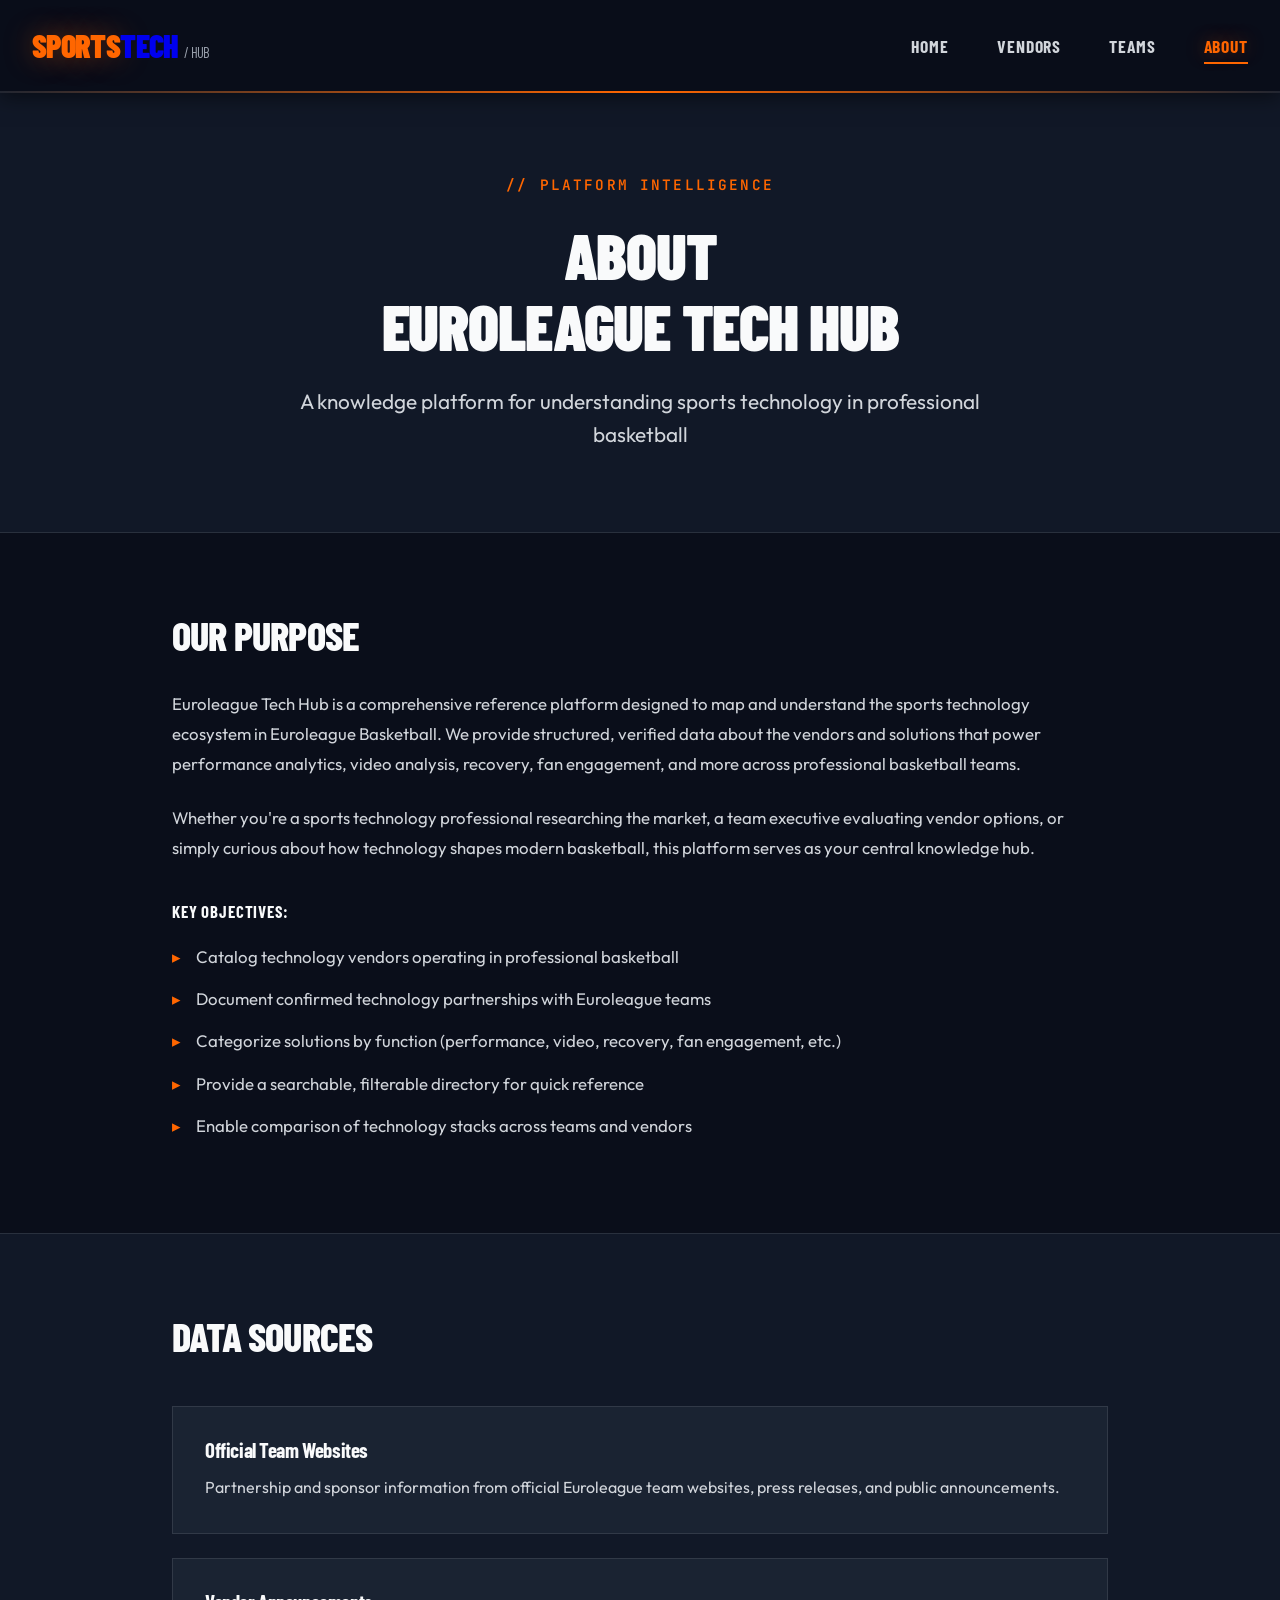
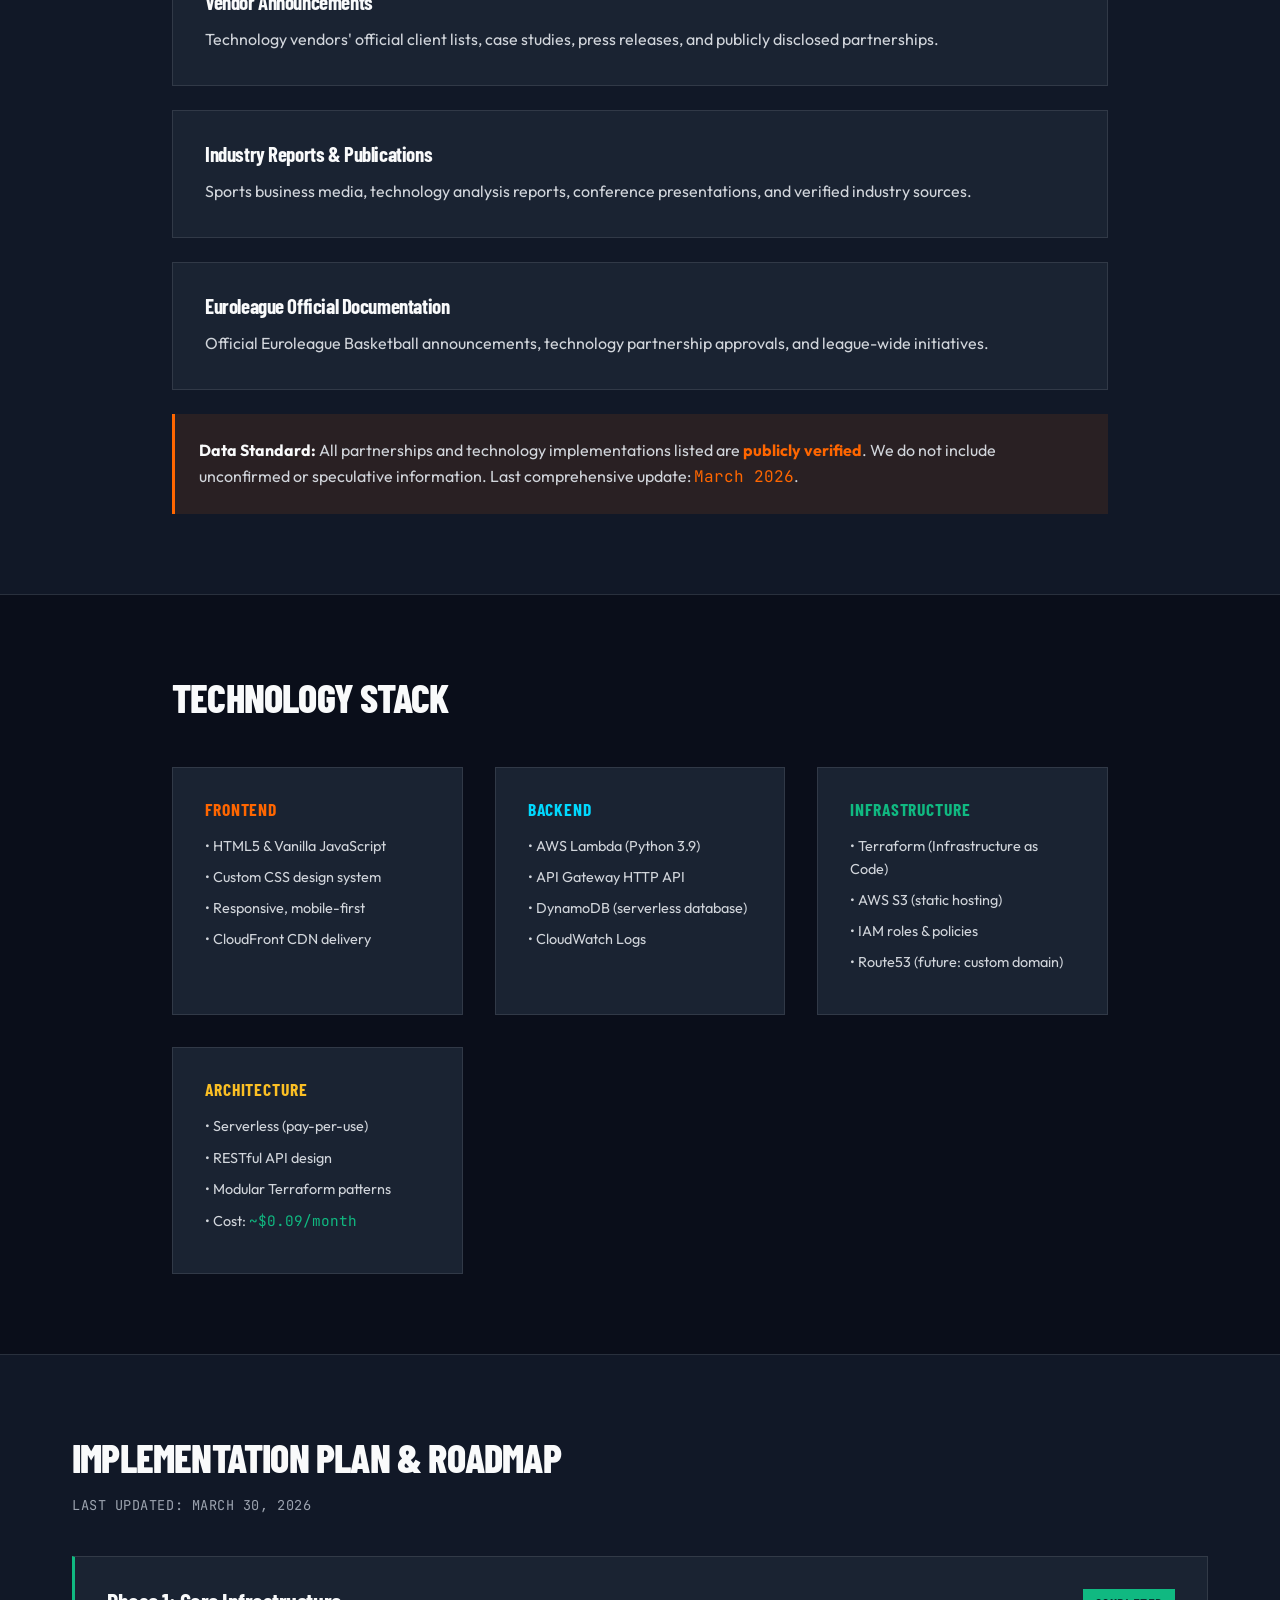
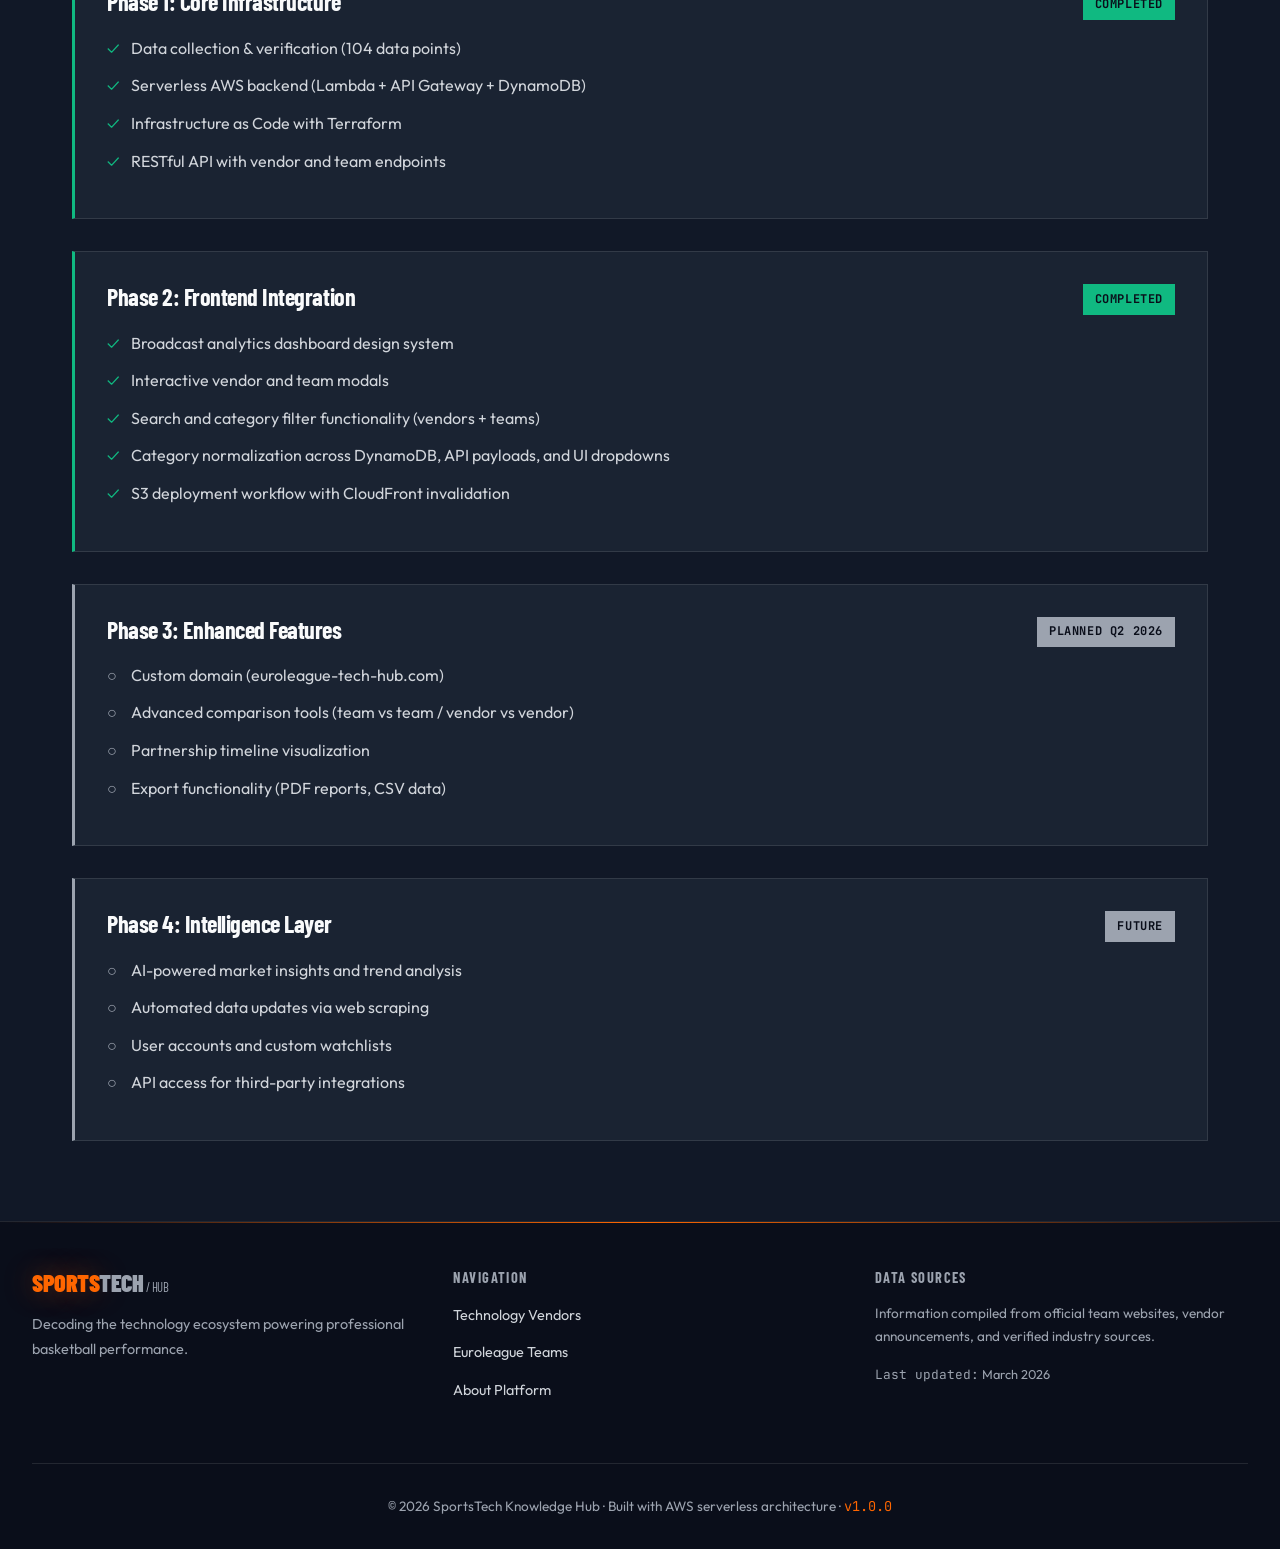
==== frontend/about.html @ cc4d30ce "chore: Initial repository setup - EuroleagueTech Cloud Platform Phase 2 Complete: - Infrastructure a" ====
<!DOCTYPE html>
<html lang="en">
<head>
    <meta charset="UTF-8">
    <meta name="viewport" content="width=device-width, initial-scale=1.0">
    <title>About - Euroleague Tech Hub</title>
    <link rel="stylesheet" href="assets/css/enhanced.css">
    <link href="https://fonts.googleapis.com/css2?family=Barlow+Condensed:wght@400;500;600;700;800;900&family=Outfit:wght@300;400;500;600;700&family=JetBrains+Mono:wght@400;500;600;700&display=swap" rel="stylesheet">
</head>
<body>
    <!-- Navigation -->
    <nav class="nav-broadcast">
        <div style="max-width: 1400px; margin: 0 auto; padding: 1.25rem 2rem;">
            <div style="display: flex; justify-content: space-between; align-items: center;">
                <a href="index.html" class="logo-text" style="text-decoration: none;">
                    <span class="logo-accent">SPORTS</span>TECH <span style="color: var(--text-muted); font-weight: 400; font-size: 0.9rem;">/ HUB</span>
                </a>
                <div style="display: flex; gap: 3rem; align-items: center;">
                    <a href="index.html" class="nav-link" style="text-decoration: none;">Home</a>
                    <a href="vendors.html" class="nav-link" style="text-decoration: none;">Vendors</a>
                    <a href="teams.html" class="nav-link" style="text-decoration: none;">Teams</a>
                    <a href="about.html" class="nav-link active" style="text-decoration: none;">About</a>
                </div>
            </div>
        </div>
    </nav>

    <!-- Hero -->
    <section style="background: var(--bg-secondary); padding: 5rem 0; border-bottom: 1px solid var(--border-color);">
        <div style="max-width: 900px; margin: 0 auto; padding: 0 2rem; text-align: center;">
            <div style="font-family: 'JetBrains Mono', monospace; color: var(--orange-primary); font-size: 0.9rem; font-weight: 600; letter-spacing: 0.15em; margin-bottom: 1.5rem; text-transform: uppercase;">
                // PLATFORM INTELLIGENCE
            </div>
            <h1 style="font-family: 'Barlow Condensed', sans-serif; font-size: 4rem; font-weight: 900; margin-bottom: 1.5rem;">
                ABOUT<br/>EUROLEAGUE TECH HUB
            </h1>
            <p style="font-size: 1.3rem; color: var(--text-secondary); max-width: 700px; margin: 0 auto;">
                A knowledge platform for understanding sports technology in professional basketball
            </p>
        </div>
    </section>

    <!-- Purpose -->
    <section style="padding: 5rem 0; background: var(--bg-primary);">
        <div style="max-width: 1000px; margin: 0 auto; padding: 0 2rem;">
            <h2 style="font-family: 'Barlow Condensed', sans-serif; font-size: 2.5rem; font-weight: 800; margin-bottom: 2rem;">OUR PURPOSE</h2>
            <div style="font-size: 1.05rem; color: var(--text-secondary); line-height: 1.8;">
                <p style="margin-bottom: 1.5rem;">
                    Euroleague Tech Hub is a comprehensive reference platform designed to map and understand the sports technology ecosystem 
                    in Euroleague Basketball. We provide structured, verified data about the vendors and solutions that power 
                    performance analytics, video analysis, recovery, fan engagement, and more across professional basketball teams.
                </p>
                <p style="margin-bottom: 1.5rem;">
                    Whether you're a sports technology professional researching the market, a team executive evaluating vendor options, 
                    or simply curious about how technology shapes modern basketball, this platform serves as your central knowledge hub.
                </p>
                <p style="font-family: 'Barlow Condensed', sans-serif; font-weight: 700; color: var(--text-primary); margin: 2rem 0 1rem; text-transform: uppercase; letter-spacing: 0.05em;">
                    Key Objectives:
                </p>
                <ul style="list-style: none; padding-left: 0; margin: 0;">
                    <li style="margin-bottom: 0.75rem; padding-left: 1.5rem; position: relative;">
                        <span style="position: absolute; left: 0; color: var(--orange-primary);">▸</span>
                        Catalog technology vendors operating in professional basketball
                    </li>
                    <li style="margin-bottom: 0.75rem; padding-left: 1.5rem; position: relative;">
                        <span style="position: absolute; left: 0; color: var(--orange-primary);">▸</span>
                        Document confirmed technology partnerships with Euroleague teams
                    </li>
                    <li style="margin-bottom: 0.75rem; padding-left: 1.5rem; position: relative;">
                        <span style="position: absolute; left: 0; color: var(--orange-primary);">▸</span>
                        Categorize solutions by function (performance, video, recovery, fan engagement, etc.)
                    </li>
                    <li style="margin-bottom: 0.75rem; padding-left: 1.5rem; position: relative;">
                        <span style="position: absolute; left: 0; color: var(--orange-primary);">▸</span>
                        Provide a searchable, filterable directory for quick reference
                    </li>
                    <li style="margin-bottom: 0.75rem; padding-left: 1.5rem; position: relative;">
                        <span style="position: absolute; left: 0; color: var(--orange-primary);">▸</span>
                        Enable comparison of technology stacks across teams and vendors
                    </li>
                </ul>
            </div>
        </div>
    </section>

    <!-- Data Sources -->
    <section style="padding: 5rem 0; background: var(--bg-secondary); border-top: 1px solid var(--border-color); border-bottom: 1px solid var(--border-color);">
        <div style="max-width: 1000px; margin: 0 auto; padding: 0 2rem;">
            <h2 style="font-family: 'Barlow Condensed', sans-serif; font-size: 2.5rem; font-weight: 800; margin-bottom: 3rem;">DATA SOURCES</h2>
            <div style="display: grid; gap: 1.5rem;">
                <div class="card-broadcast">
                    <h3 style="font-family: 'Barlow Condensed', sans-serif; font-size: 1.3rem; font-weight: 700; margin-bottom: 0.75rem; color: var(--text-primary);">Official Team Websites</h3>
                    <p style="color: var(--text-secondary); line-height: 1.7;">
                        Partnership and sponsor information from official Euroleague team websites, press releases, and public announcements.
                    </p>
                </div>
                
                <div class="card-broadcast">
                    <h3 style="font-family: 'Barlow Condensed', sans-serif; font-size: 1.3rem; font-weight: 700; margin-bottom: 0.75rem; color: var(--text-primary);">Vendor Announcements</h3>
                    <p style="color: var(--text-secondary); line-height: 1.7;">
                        Technology vendors' official client lists, case studies, press releases, and publicly disclosed partnerships.
                    </p>
                </div>
                
                <div class="card-broadcast">
                    <h3 style="font-family: 'Barlow Condensed', sans-serif; font-size: 1.3rem; font-weight: 700; margin-bottom: 0.75rem; color: var(--text-primary);">Industry Reports & Publications</h3>
                    <p style="color: var(--text-secondary); line-height: 1.7;">
                        Sports business media, technology analysis reports, conference presentations, and verified industry sources.
                    </p>
                </div>
                
                <div class="card-broadcast">
                    <h3 style="font-family: 'Barlow Condensed', sans-serif; font-size: 1.3rem; font-weight: 700; margin-bottom: 0.75rem; color: var(--text-primary);">Euroleague Official Documentation</h3>
                    <p style="color: var(--text-secondary); line-height: 1.7;">
                        Official Euroleague Basketball announcements, technology partnership approvals, and league-wide initiatives.
                    </p>
                </div>

                <div style="background: rgba(255, 102, 0, 0.1); border-left: 3px solid var(--orange-primary); padding: 1.5rem;">
                    <p style="color: var(--text-secondary);">
                        <strong style="color: var(--text-primary);">Data Standard:</strong> All partnerships and technology implementations listed are <strong style="color: var(--orange-primary);">publicly verified</strong>. 
                        We do not include unconfirmed or speculative information. Last comprehensive update: <span style="font-family: 'JetBrains Mono', monospace; color: var(--orange-primary);">March 2026</span>.
                    </p>
                </div>
            </div>
        </div>
    </section>

    <!-- Technology Stack -->
    <section style="padding: 5rem 0; background: var(--bg-primary);">
        <div style="max-width: 1000px; margin: 0 auto; padding: 0 2rem;">
            <h2 style="font-family: 'Barlow Condensed', sans-serif; font-size: 2.5rem; font-weight: 800; margin-bottom: 3rem;">TECHNOLOGY STACK</h2>
            <div style="display: grid; grid-template-columns: repeat(auto-fit, minmax(250px, 1fr)); gap: 2rem;">
                <div class="card-broadcast">
                    <h3 style="font-family: 'Barlow Condensed', sans-serif; font-size: 1.1rem; font-weight: 700; margin-bottom: 1rem; color: var(--orange-primary); text-transform: uppercase; letter-spacing: 0.05em;">Frontend</h3>
                    <ul style="list-style: none; padding: 0; margin: 0; color: var(--text-secondary); font-size: 0.9rem;">
                        <li style="margin-bottom: 0.5rem;">• HTML5 & Vanilla JavaScript</li>
                        <li style="margin-bottom: 0.5rem;">• Custom CSS design system</li>
                        <li style="margin-bottom: 0.5rem;">• Responsive, mobile-first</li>
                        <li style="margin-bottom: 0.5rem;">• CloudFront CDN delivery</li>
                    </ul>
                </div>
                
                <div class="card-broadcast">
                    <h3 style="font-family: 'Barlow Condensed', sans-serif; font-size: 1.1rem; font-weight: 700; margin-bottom: 1rem; color: var(--accent-blue); text-transform: uppercase; letter-spacing: 0.05em;">Backend</h3>
                    <ul style="list-style: none; padding: 0; margin: 0; color: var(--text-secondary); font-size: 0.9rem;">
                        <li style="margin-bottom: 0.5rem;">• AWS Lambda (Python 3.9)</li>
                        <li style="margin-bottom: 0.5rem;">• API Gateway HTTP API</li>
                        <li style="margin-bottom: 0.5rem;">• DynamoDB (serverless database)</li>
                        <li style="margin-bottom: 0.5rem;">• CloudWatch Logs</li>
                    </ul>
                </div>
                
                <div class="card-broadcast">
                    <h3 style="font-family: 'Barlow Condensed', sans-serif; font-size: 1.1rem; font-weight: 700; margin-bottom: 1rem; color: var(--accent-green); text-transform: uppercase; letter-spacing: 0.05em;">Infrastructure</h3>
                    <ul style="list-style: none; padding: 0; margin: 0; color: var(--text-secondary); font-size: 0.9rem;">
                        <li style="margin-bottom: 0.5rem;">• Terraform (Infrastructure as Code)</li>
                        <li style="margin-bottom: 0.5rem;">• AWS S3 (static hosting)</li>
                        <li style="margin-bottom: 0.5rem;">• IAM roles & policies</li>
                        <li style="margin-bottom: 0.5rem;">• Route53 (future: custom domain)</li>
                    </ul>
                </div>
                
                <div class="card-broadcast">
                    <h3 style="font-family: 'Barlow Condensed', sans-serif; font-size: 1.1rem; font-weight: 700; margin-bottom: 1rem; color: var(--accent-yellow); text-transform: uppercase; letter-spacing: 0.05em;">Architecture</h3>
                    <ul style="list-style: none; padding: 0; margin: 0; color: var(--text-secondary); font-size: 0.9rem;">
                        <li style="margin-bottom: 0.5rem;">• Serverless (pay-per-use)</li>
                        <li style="margin-bottom: 0.5rem;">• RESTful API design</li>
                        <li style="margin-bottom: 0.5rem;">• Modular Terraform patterns</li>
                        <li style="margin-bottom: 0.5rem;">• Cost: <span style="font-family: 'JetBrains Mono', monospace; color: var(--accent-green);">~$0.09/month</span></li>
                    </ul>
                </div>
            </div>
        </div>
    </section>

    <!-- Implementation Plan & Roadmap -->
    <section style="padding: 5rem 0; background: var(--bg-secondary); border-top: 1px solid var(--border-color);">
        <div style="max-width: 1200px; margin: 0 auto; padding: 0 2rem;">
            <h2 style="font-family: 'Barlow Condensed', sans-serif; font-size: 2.5rem; font-weight: 800; margin-bottom: 1rem;">IMPLEMENTATION PLAN & ROADMAP</h2>
            <p style="color: var(--text-muted); font-family: 'JetBrains Mono', monospace; font-size: 0.85rem; margin-bottom: 2.5rem; letter-spacing: 0.04em; text-transform: uppercase;">Last updated: March 30, 2026</p>
            
            <div style="display: grid; gap: 2rem;">
                <!-- Phase 1: Completed -->
                <div class="card-broadcast" style="border-left: 3px solid var(--accent-green); animation: slideInLeft 0.6s ease-out backwards; animation-delay: 0.1s;">
                    <div style="display: flex; justify-content: space-between; align-items: start; margin-bottom: 1rem;">
                        <h3 style="font-family: 'Barlow Condensed', sans-serif; font-size: 1.5rem; font-weight: 700; color: var(--text-primary);">Phase 1: Core Infrastructure</h3>
                        <span style="background: var(--accent-green); color: var(--bg-primary); padding: 0.35rem 0.75rem; font-family: 'JetBrains Mono', monospace; font-size: 0.75rem; font-weight: 700; letter-spacing: 0.05em;">COMPLETED</span>
                    </div>
                    <ul style="list-style: none; padding: 0; margin: 0; color: var(--text-secondary);">
                        <li style="margin-bottom: 0.75rem; padding-left: 1.5rem; position: relative;">
                            <span style="position: absolute; left: 0; color: var(--accent-green);">✓</span>
                            Data collection & verification (104 data points)
                        </li>
                        <li style="margin-bottom: 0.75rem; padding-left: 1.5rem; position: relative;">
                            <span style="position: absolute; left: 0; color: var(--accent-green);">✓</span>
                            Serverless AWS backend (Lambda + API Gateway + DynamoDB)
                        </li>
                        <li style="margin-bottom: 0.75rem; padding-left: 1.5rem; position: relative;">
                            <span style="position: absolute; left: 0; color: var(--accent-green);">✓</span>
                            Infrastructure as Code with Terraform
                        </li>
                        <li style="margin-bottom: 0.75rem; padding-left: 1.5rem; position: relative;">
                            <span style="position: absolute; left: 0; color: var(--accent-green);">✓</span>
                            RESTful API with vendor and team endpoints
                        </li>
                    </ul>
                </div>

                <!-- Phase 2: Completed -->
                <div class="card-broadcast" style="border-left: 3px solid var(--accent-green); animation: slideInLeft 0.6s ease-out backwards; animation-delay: 0.2s;">
                    <div style="display: flex; justify-content: space-between; align-items: start; margin-bottom: 1rem;">
                        <h3 style="font-family: 'Barlow Condensed', sans-serif; font-size: 1.5rem; font-weight: 700; color: var(--text-primary);">Phase 2: Frontend Integration</h3>
                        <span style="background: var(--accent-green); color: var(--bg-primary); padding: 0.35rem 0.75rem; font-family: 'JetBrains Mono', monospace; font-size: 0.75rem; font-weight: 700; letter-spacing: 0.05em;">COMPLETED</span>
                    </div>
                    <ul style="list-style: none; padding: 0; margin: 0; color: var(--text-secondary);">
                        <li style="margin-bottom: 0.75rem; padding-left: 1.5rem; position: relative;">
                            <span style="position: absolute; left: 0; color: var(--accent-green);">✓</span>
                            Broadcast analytics dashboard design system
                        </li>
                        <li style="margin-bottom: 0.75rem; padding-left: 1.5rem; position: relative;">
                            <span style="position: absolute; left: 0; color: var(--accent-green);">✓</span>
                            Interactive vendor and team modals
                        </li>
                        <li style="margin-bottom: 0.75rem; padding-left: 1.5rem; position: relative;">
                            <span style="position: absolute; left: 0; color: var(--accent-green);">✓</span>
                            Search and category filter functionality (vendors + teams)
                        </li>
                        <li style="margin-bottom: 0.75rem; padding-left: 1.5rem; position: relative;">
                            <span style="position: absolute; left: 0; color: var(--accent-green);">✓</span>
                            Category normalization across DynamoDB, API payloads, and UI dropdowns
                        </li>
                        <li style="margin-bottom: 0.75rem; padding-left: 1.5rem; position: relative;">
                            <span style="position: absolute; left: 0; color: var(--accent-green);">✓</span>
                            S3 deployment workflow with CloudFront invalidation
                        </li>
                    </ul>
                </div>

                <!-- Phase 3: Planned -->
                <div class="card-broadcast" style="border-left: 3px solid var(--text-muted); animation: slideInLeft 0.6s ease-out backwards; animation-delay: 0.3s;">
                    <div style="display: flex; justify-content: space-between; align-items: start; margin-bottom: 1rem;">
                        <h3 style="font-family: 'Barlow Condensed', sans-serif; font-size: 1.5rem; font-weight: 700; color: var(--text-primary);">Phase 3: Enhanced Features</h3>
                        <span style="background: var(--text-muted); color: var(--bg-primary); padding: 0.35rem 0.75rem; font-family: 'JetBrains Mono', monospace; font-size: 0.75rem; font-weight: 700; letter-spacing: 0.05em;">PLANNED Q2 2026</span>
                    </div>
                    <ul style="list-style: none; padding: 0; margin: 0; color: var(--text-secondary);">
                        <li style="margin-bottom: 0.75rem; padding-left: 1.5rem; position: relative;">
                            <span style="position: absolute; left: 0; color: var(--text-muted);">○</span>
                            Custom domain (euroleague-tech-hub.com)
                        </li>
                        <li style="margin-bottom: 0.75rem; padding-left: 1.5rem; position: relative;">
                            <span style="position: absolute; left: 0; color: var(--text-muted);">○</span>
                            Advanced comparison tools (team vs team / vendor vs vendor)
                        </li>
                        <li style="margin-bottom: 0.75rem; padding-left: 1.5rem; position: relative;">
                            <span style="position: absolute; left: 0; color: var(--text-muted);">○</span>
                            Partnership timeline visualization
                        </li>
                        <li style="margin-bottom: 0.75rem; padding-left: 1.5rem; position: relative;">
                            <span style="position: absolute; left: 0; color: var(--text-muted);">○</span>
                            Export functionality (PDF reports, CSV data)
                        </li>
                    </ul>
                </div>

                <!-- Phase 4: Future Vision -->
                <div class="card-broadcast" style="border-left: 3px solid var(--text-muted); animation: slideInLeft 0.6s ease-out backwards; animation-delay: 0.4s;">
                    <div style="display: flex; justify-content: space-between; align-items: start; margin-bottom: 1rem;">
                        <h3 style="font-family: 'Barlow Condensed', sans-serif; font-size: 1.5rem; font-weight: 700; color: var(--text-primary);">Phase 4: Intelligence Layer</h3>
                        <span style="background: var(--text-muted); color: var(--bg-primary); padding: 0.35rem 0.75rem; font-family: 'JetBrains Mono', monospace; font-size: 0.75rem; font-weight: 700; letter-spacing: 0.05em;">FUTURE</span>
                    </div>
                    <ul style="list-style: none; padding: 0; margin: 0; color: var(--text-secondary);">
                        <li style="margin-bottom: 0.75rem; padding-left: 1.5rem; position: relative;">
                            <span style="position: absolute; left: 0; color: var(--text-muted);">○</span>
                            AI-powered market insights and trend analysis
                        </li>
                        <li style="margin-bottom: 0.75rem; padding-left: 1.5rem; position: relative;">
                            <span style="position: absolute; left: 0; color: var(--text-muted);">○</span>
                            Automated data updates via web scraping
                        </li>
                        <li style="margin-bottom: 0.75rem; padding-left: 1.5rem; position: relative;">
                            <span style="position: absolute; left: 0; color: var(--text-muted);">○</span>
                            User accounts and custom watchlists
                        </li>
                        <li style="margin-bottom: 0.75rem; padding-left: 1.5rem; position: relative;">
                            <span style="position: absolute; left: 0; color: var(--text-muted);">○</span>
                            API access for third-party integrations
                        </li>
                    </ul>
                </div>
            </div>
        </div>
    </section>

    <style>
        @keyframes slideInLeft {
            from {
                opacity: 0;
                transform: translateX(-50px);
            }
            to {
                opacity: 1;
                transform: translateX(0);
            }
        }
    </style>

    <!-- Footer -->
    <footer class="footer-broadcast" style="position: relative;">
        <div style="max-width: 1400px; margin: 0 auto; padding: 0 2rem;">
            <div style="display: grid; grid-template-columns: repeat(auto-fit, minmax(250px, 1fr)); gap: 3rem; margin-bottom: 3rem;">
                <div>
                    <h3 style="font-family: 'Barlow Condensed', sans-serif; font-weight: 900; font-size: 1.5rem; margin-bottom: 1rem;">
                        <span class="logo-accent">SPORTS</span>TECH<span style="color: var(--text-muted); font-weight: 400; font-size: 0.8rem;"> / HUB</span>
                    </h3>
                    <p style="color: var(--text-muted); font-size: 0.9rem; line-height: 1.7;">
                        Decoding the technology ecosystem powering professional basketball performance.
                    </p>
                </div>
                <div>
                    <h4 style="font-family: 'Barlow Condensed', sans-serif; font-weight: 700; text-transform: uppercase; letter-spacing: 0.1em; margin-bottom: 1rem; font-size: 0.9rem;">Navigation</h4>
                    <ul style="list-style: none; padding: 0; margin: 0;">
                        <li style="margin-bottom: 0.75rem;"><a href="vendors.html" style="color: var(--text-secondary); text-decoration: none; transition: color 0.3s; font-size: 0.9rem;" onmouseover="this.style.color='var(--orange-primary)'" onmouseout="this.style.color='var(--text-secondary)'">Technology Vendors</a></li>
                        <li style="margin-bottom: 0.75rem;"><a href="teams.html" style="color: var(--text-secondary); text-decoration: none; transition: color 0.3s; font-size: 0.9rem;" onmouseover="this.style.color='var(--orange-primary)'" onmouseout="this.style.color='var(--text-secondary)'">Euroleague Teams</a></li>
                        <li style="margin-bottom: 0.75rem;"><a href="about.html" style="color: var(--text-secondary); text-decoration: none; transition: color 0.3s; font-size: 0.9rem;" onmouseover="this.style.color='var(--orange-primary)'" onmouseout="this.style.color='var(--text-secondary)'">About Platform</a></li>
                    </ul>
                </div>
                <div>
                    <h4 style="font-family: 'Barlow Condensed', sans-serif; font-weight: 700; text-transform: uppercase; letter-spacing: 0.1em; margin-bottom: 1rem; font-size: 0.9rem;">Data Sources</h4>
                    <p style="color: var(--text-muted); font-size: 0.85rem; line-height: 1.7;">
                        Information compiled from official team websites, vendor announcements, and verified industry sources.
                    </p>
                    <p style="color: var(--text-muted); font-size: 0.8rem; margin-top: 1rem;">
                        <span style="font-family: 'JetBrains Mono', monospace;">Last updated:</span> March 2026
                    </p>
                </div>
            </div>
            <div style="padding-top: 2rem; border-top: 1px solid var(--border-color); text-align: center; font-size: 0.85rem; color: var(--text-muted);">
                <span style="font-family: 'JetBrains Mono', monospace;">©</span> 2026 SportsTech Knowledge Hub · Built with AWS serverless architecture · <span style="font-family: 'JetBrains Mono', monospace; color: var(--orange-primary);">v1.0.0</span>
            </div>
        </div>
    </footer>
</body>
</html>
---- frontend/assets/css/enhanced.css ----
/* SportsTech Hub - Broadcast Analytics Aesthetic */
/* Distinctive typography & bold design system */

@import url('https://fonts.googleapis.com/css2?family=Barlow+Condensed:wght@400;500;600;700;800;900&family=Outfit:wght@300;400;500;600;700&family=JetBrains+Mono:wght@400;500;600;700&display=swap');

:root {
    /* Primary Brand Colors */
    --orange-primary: #FF6600;
    --orange-light: #FF8533;
    --orange-dark: #CC5200;
    --orange-glow: rgba(255, 102, 0, 0.4);
    
    /* Dark Theme Palette */
    --bg-primary: #0A0E1A;
    --bg-secondary: #111827;
    --bg-elevated: #1F2937;
    --bg-card: #1a2332;
    
    /* Accent Colors - Data Viz Style */
    --accent-blue: #00D9FF;
    --accent-purple: #B794F6;
    --accent-green: #10B981;
    --accent-yellow: #FBBF24;
    
    /* Text Colors */
    --text-primary: #F9FAFB;
    --text-secondary: #D1D5DB;
    --text-muted: #9CA3AF;
    
    /* Borders & Dividers */
    --border-color: rgba(255, 255, 255, 0.1);
    --border-glow: rgba(255, 102, 0, 0.3);
}

* {
    margin: 0;
    padding: 0;
    box-sizing: border-box;
}

/* Utility Classes */
.hidden {
    display: none !important;
}

body {
    font-family: 'Outfit', -apple-system, BlinkMacSystemFont, sans-serif;
    background: var(--bg-primary);
    color: var(--text-primary);
    line-height: 1.6;
    overflow-x: hidden;
}

/* Typography Hierarchy */
h1, h2, h3, h4, h5, h6 {
    font-family: 'Barlow Condensed', sans-serif;
    font-weight: 800;
    letter-spacing: -0.02em;
    line-height: 1.1;
}

.display-title {
    font-size: clamp(3rem, 8vw, 7rem);
    font-weight: 900;
    text-transform: uppercase;
    letter-spacing: -0.04em;
    background: linear-gradient(135deg, var(--orange-primary) 0%, var(--accent-yellow) 100%);
    -webkit-background-clip: text;
    -webkit-text-fill-color: transparent;
    background-clip: text;
}

.stats-number {
    font-family: 'JetBrains Mono', monospace;
    font-weight: 700;
    font-size: 4rem;
    background: linear-gradient(135deg, var(--orange-primary), var(--accent-blue));
    -webkit-background-clip: text;
    -webkit-text-fill-color: transparent;
    letter-spacing: -0.05em;
}

/* Navigation - Broadcast Style */
.nav-broadcast {
    background: rgba(10, 14, 26, 0.95);
    backdrop-filter: blur(20px);
    border-bottom: 2px solid var(--border-color);
    position: sticky;
    top: 0;
    z-index: 1000;
    box-shadow: 0 4px 20px rgba(0, 0, 0, 0.5);
}

.nav-broadcast::after {
    content: '';
    position: absolute;
    bottom: -2px;
    left: 0;
    width: 100%;
    height: 2px;
    background: linear-gradient(90deg, 
        transparent 0%, 
        var(--orange-primary) 50%, 
        transparent 100%
    );
    animation: scanline 3s ease-in-out infinite;
}

@keyframes scanline {
    0%, 100% { opacity: 0.3; }
    50% { opacity: 1; }
}

.nav-link {
    font-family: 'Barlow Condensed', sans-serif;
    font-weight: 700;
    font-size: 1.1rem;
    text-transform: uppercase;
    letter-spacing: 0.05em;
    color: var(--text-secondary);
    transition: all 0.3s cubic-bezier(0.4, 0, 0.2, 1);
    position: relative;
}

.nav-link::before {
    content: '';
    position: absolute;
    bottom: -4px;
    left: 0;
    width: 0;
    height: 2px;
    background: var(--orange-primary);
    transition: width 0.3s ease;
}

.nav-link:hover,
.nav-link.active {
    color: var(--orange-primary);
    text-shadow: 0 0 20px var(--orange-glow);
}

.nav-link:hover::before,
.nav-link.active::before {
    width: 100%;
}

.logo-text {
    font-family: 'Barlow Condensed', sans-serif;
    font-weight: 900;
    font-size: 2rem;
    text-transform: uppercase;
    letter-spacing: -0.02em;
}

.logo-accent {
    color: var(--orange-primary);
    text-shadow: 0 0 30px var(--orange-glow);
}

/* Hero Section - Diagonal Grid Breaking */
.hero-broadcast {
    position: relative;
    min-height: 85vh;
    display: flex;
    align-items: center;
    background: linear-gradient(135deg, var(--bg-primary) 0%, var(--bg-secondary) 100%);
    overflow: hidden;
}

.hero-broadcast::before {
    content: '';
    position: absolute;
    top: 0;
    left: 0;
    width: 100%;
    height: 100%;
    background-image: 
        linear-gradient(rgba(255, 102, 0, 0.03) 1px, transparent 1px),
        linear-gradient(90deg, rgba(255, 102, 0, 0.03) 1px, transparent 1px);
    background-size: 60px 60px;
    animation: gridScroll 20s linear infinite;
}

@keyframes gridScroll {
    0% { transform: translate(0, 0); }
    100% { transform: translate(60px, 60px); }
}

.hero-diagonal-accent {
    position: absolute;
    width: 120%;
    height: 300px;
    background: linear-gradient(135deg, transparent 40%, var(--orange-primary) 40%, var(--orange-primary) 60%, transparent 60%);
    opacity: 0.05;
    transform: rotate(-15deg);
    bottom: -100px;
    left: -10%;
    animation: diagonalPulse 8s ease-in-out infinite;
}

@keyframes diagonalPulse {
    0%, 100% { transform: rotate(-15deg) translateY(0); opacity: 0.05; }
    50% { transform: rotate(-15deg) translateY(-20px); opacity: 0.08; }
}

.hero-content {
    position: relative;
    z-index: 2;
}

.hero-subtitle {
    font-size: 1.5rem;
    color: var(--text-secondary);
    font-weight: 400;
    margin-bottom: 2rem;
    max-width: 700px;
}

.hero-cta-group {
    display: flex;
    gap: 1.5rem;
    flex-wrap: wrap;
}

/* Button Styles - Broadcast Graphics */
.btn-primary {
    font-family: 'Barlow Condensed', sans-serif;
    font-weight: 700;
    font-size: 1.1rem;
    text-transform: uppercase;
    letter-spacing: 0.05em;
    padding: 1rem 2.5rem;
    background: var(--orange-primary);
    color: white;
    border: none;
    border-radius: 0;
    position: relative;
    overflow: hidden;
    cursor: pointer;
    transition: all 0.3s ease;
    box-shadow: 0 0 30px rgba(255, 102, 0, 0.3);
}

.btn-primary::before {
    content: '';
    position: absolute;
    top: 0;
    left: -100%;
    width: 100%;
    height: 100%;
    background: linear-gradient(90deg, transparent, rgba(255, 255, 255, 0.3), transparent);
    transition: left 0.5s ease;
}

.btn-primary:hover {
    transform: translateY(-2px);
    box-shadow: 0 10px 40px rgba(255, 102, 0, 0.5);
}

.btn-primary:hover::before {
    left: 100%;
}

.btn-secondary {
    font-family: 'Barlow Condensed', sans-serif;
    font-weight: 700;
    font-size: 1.1rem;
    text-transform: uppercase;
    letter-spacing: 0.05em;
    padding: 1rem 2.5rem;
    background: transparent;
    color: var(--text-primary);
    border: 2px solid var(--border-color);
    border-radius: 0;
    cursor: pointer;
    transition: all 0.3s ease;
}

.btn-secondary:hover {
    border-color: var(--orange-primary);
    color: var(--orange-primary);
    box-shadow: 0 0 30px rgba(255, 102, 0, 0.2);
}

/* Stats Bar - Live Broadcast Style */
.stats-broadcast {
    background: var(--bg-secondary);
    border-top: 1px solid var(--border-color);
    border-bottom: 1px solid var(--border-color);
    position: relative;
    padding: 3rem 0;
    overflow: hidden;
}

.stats-broadcast::before {
    content: '';
    position: absolute;
    top: 0;
    left: 0;
    width: 100%;
    height: 100%;
    background: linear-gradient(90deg, 
        transparent 0%, 
        rgba(255, 102, 0, 0.05) 50%, 
        transparent 100%
    );
    animation: statsSweep 4s ease-in-out infinite;
}

@keyframes statsSweep {
    0%, 100% { transform: translateX(-100%); }
    50% { transform: translateX(100%); }
}

.stat-item {
    text-align: center;
    position: relative;
}

.stat-number {
    font-family: 'JetBrains Mono', monospace;
    font-size: 4.5rem;
    font-weight: 700;
    background: linear-gradient(135deg, var(--orange-primary), var(--accent-blue));
    -webkit-background-clip: text;
    -webkit-text-fill-color: transparent;
    letter-spacing: -0.05em;
    display: block;
    margin-bottom: 0.5rem;
}

.stat-label {
    font-family: 'Barlow Condensed', sans-serif;
    font-weight: 600;
    font-size: 1rem;
    text-transform: uppercase;
    letter-spacing: 0.1em;
    color: var(--text-muted);
}

/* Card System - Data Dashboard Aesthetic */
.card-broadcast {
    background: var(--bg-card);
    border: 1px solid var(--border-color);
    padding: 2rem;
    position: relative;
    transition: all 0.4s cubic-bezier(0.4, 0, 0.2, 1);
    overflow: hidden;
}

.card-broadcast::before {
    content: '';
    position: absolute;
    top: 0;
    left: 0;
    width: 100%;
    height: 2px;
    background: linear-gradient(90deg, 
        transparent 0%, 
        var(--orange-primary) 50%, 
        transparent 100%
    );
    opacity: 0;
    transition: opacity 0.3s ease;
}

.card-broadcast:hover {
    transform: translateY(-8px);
    border-color: var(--border-glow);
    box-shadow: 0 20px 60px rgba(0, 0, 0, 0.4),
                0 0 40px rgba(255, 102, 0, 0.2);
}

.card-broadcast:hover::before {
    opacity: 1;
}

.card-icon {
    width: 3.5rem;
    height: 3.5rem;
    background: linear-gradient(135deg, var(--orange-primary), var(--orange-dark));
    display: flex;
    align-items: center;
    justify-content: center;
    margin-bottom: 1.5rem;
    clip-path: polygon(30% 0%, 70% 0%, 100% 30%, 100% 70%, 70% 100%, 30% 100%, 0% 70%, 0% 30%);
    box-shadow: 0 0 30px var(--orange-glow);
}

.card-title {
    font-size: 1.5rem;
    font-weight: 800;
    margin-bottom: 1rem;
    color: var(--text-primary);
}

.card-description {
    color: var(--text-secondary);
    font-size: 0.95rem;
    line-height: 1.7;
}

/* Category Grid - Staggered Animation */
.category-grid {
    display: grid;
    grid-template-columns: repeat(auto-fit, minmax(300px, 1fr));
    gap: 2rem;
}

.category-card {
    animation: cardFadeIn 0.6s ease-out backwards;
}

.category-card:nth-child(1) { animation-delay: 0.1s; }
.category-card:nth-child(2) { animation-delay: 0.15s; }
.category-card:nth-child(3) { animation-delay: 0.2s; }
.category-card:nth-child(4) { animation-delay: 0.25s; }
.category-card:nth-child(5) { animation-delay: 0.3s; }
.category-card:nth-child(6) { animation-delay: 0.35s; }
.category-card:nth-child(7) { animation-delay: 0.4s; }
.category-card:nth-child(8) { animation-delay: 0.45s; }
.category-card:nth-child(9) { animation-delay: 0.5s; }

@keyframes cardFadeIn {
    from {
        opacity: 0;
        transform: translateY(30px);
    }
    to {
        opacity: 1;
        transform: translateY(0);
    }
}

/* Category-Specific Accents */
.category-performance { border-left: 3px solid #00D9FF; }
.category-video { border-left: 3px solid #B794F6; }
.category-analytics { border-left: 3px solid #FBBF24; }
.category-recovery { border-left: 3px solid #10B981; }
.category-fan { border-left: 3px solid #EC4899; }
.category-facility { border-left: 3px solid #6366F1; }
.category-business { border-left: 3px solid #F59E0B; }
.category-scouting { border-left: 3px solid #14B8A6; }
.category-content { border-left: 3px solid #EF4444; }

/* Badge Styles - Broadcast Chips */
.badge {
    font-family: 'Barlow Condensed', sans-serif;
    font-weight: 700;
    font-size: 0.85rem;
    text-transform: uppercase;
    letter-spacing: 0.05em;
    padding: 0.4rem 1rem;
    background: rgba(255, 102, 0, 0.15);
    border: 1px solid rgba(255, 102, 0, 0.3);
    color: var(--orange-light);
    clip-path: polygon(8px 0, 100% 0, 100% calc(100% - 8px), calc(100% - 8px) 100%, 0 100%, 0 8px);
}

/* Modal - Data Terminal Style */
.modal-overlay {
    backdrop-filter: blur(12px);
    background: rgba(0, 0, 0, 0.8);
}

.modal-content {
    background: var(--bg-elevated);
    border: 1px solid var(--border-color);
    box-shadow: 0 30px 80px rgba(0, 0, 0, 0.6),
                0 0 60px rgba(255, 102, 0, 0.15);
    animation: modalSlide 0.4s cubic-bezier(0.4, 0, 0.2, 1);
}

@keyframes modalSlide {
    from {
        opacity: 0;
        transform: translateY(40px) scale(0.95);
    }
    to {
        opacity: 1;
        transform: translateY(0) scale(1);
    }
}

/* Kinetic Number Counter */
@keyframes countUp {
    from {
        opacity: 0;
        transform: translateY(20px);
    }
    to {
        opacity: 1;
        transform: translateY(0);
    }
}

.animate-count {
    animation: countUp 0.6s ease-out;
}

/* Utility Classes */
.text-gradient-orange {
    background: linear-gradient(135deg, var(--orange-primary), var(--accent-yellow));
    -webkit-background-clip: text;
    -webkit-text-fill-color: transparent;
}

.text-gradient-blue {
    background: linear-gradient(135deg, var(--accent-blue), var(--accent-purple));
    -webkit-background-clip: text;
    -webkit-text-fill-color: transparent;
}

.glow-orange {
    box-shadow: 0 0 30px var(--orange-glow);
}

.border-glow {
    border-color: var(--border-glow);
    box-shadow: 0 0 20px rgba(255, 102, 0, 0.2);
}

/* Responsive Design */
@media (max-width: 768px) {
    .display-title {
        font-size: 3rem;
    }
    
    .stat-number {
        font-size: 3rem;
    }
    
    .hero-broadcast {
        min-height: 70vh;
    }
    
    .category-grid {
        grid-template-columns: 1fr;
    }
    
    .hero-cta-group {
        flex-direction: column;
    }
}

/* Footer - Terminal Style */
.footer-broadcast {
    background: var(--bg-primary);
    border-top: 1px solid var(--border-color);
    color: var(--text-muted);
    padding: 3rem 0 2rem;
}

.footer-broadcast::before {
    content: '';
    position: absolute;
    top: 0;
    left: 0;
    width: 100%;
    height: 1px;
    background: linear-gradient(90deg, 
        transparent 0%, 
        var(--orange-primary) 50%, 
        transparent 100%
    );
}
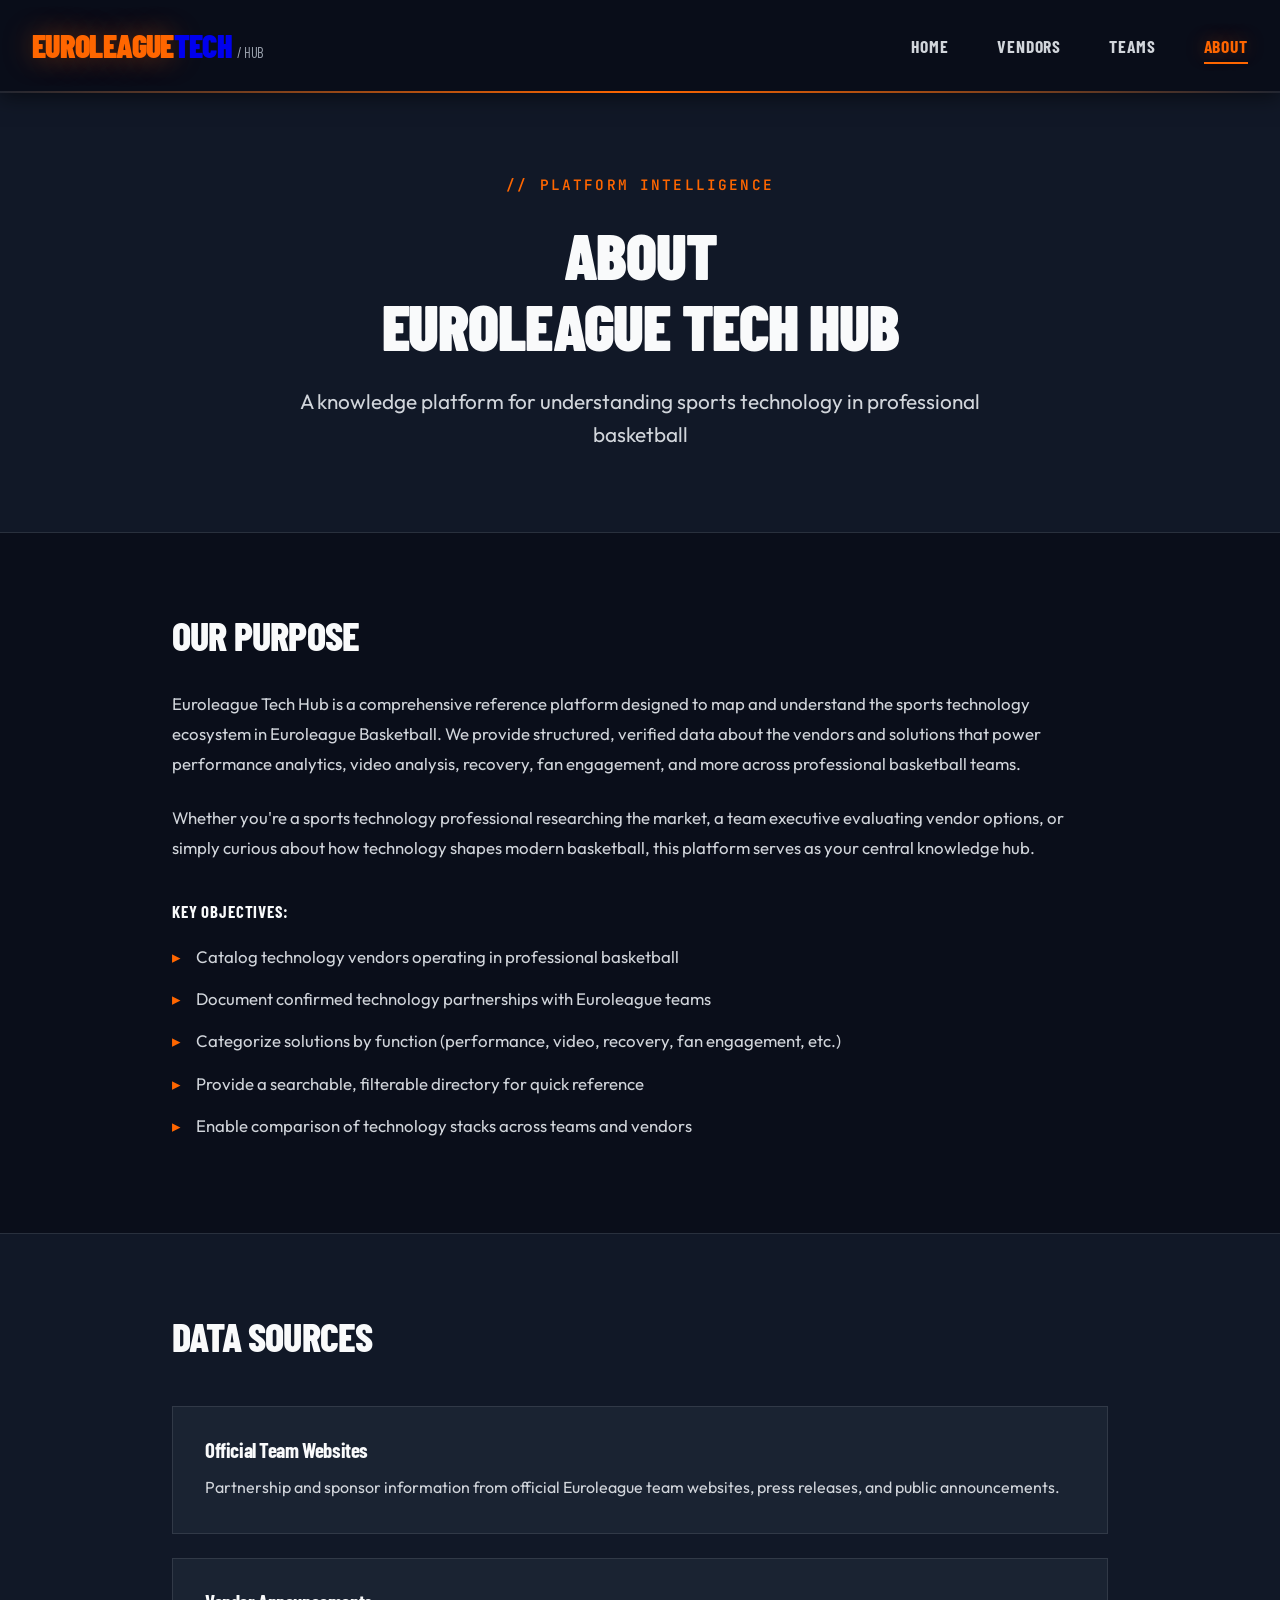
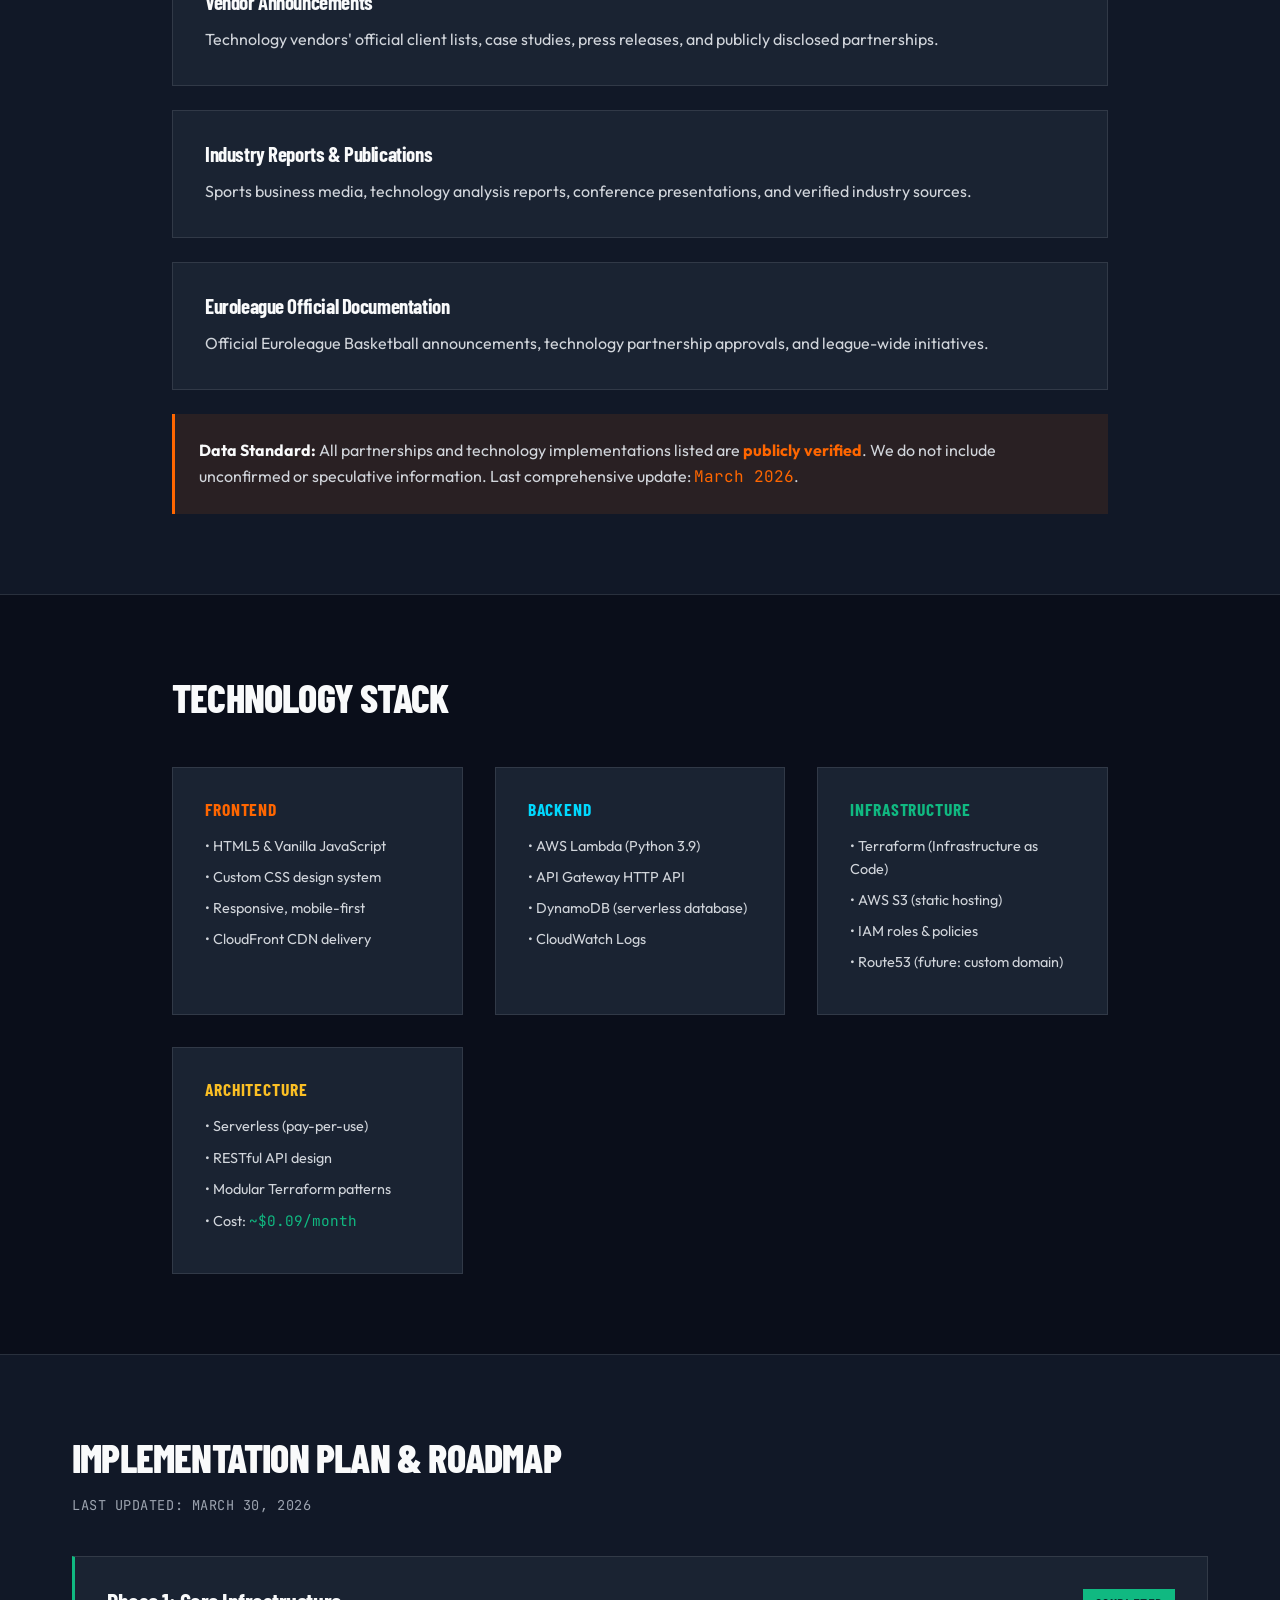
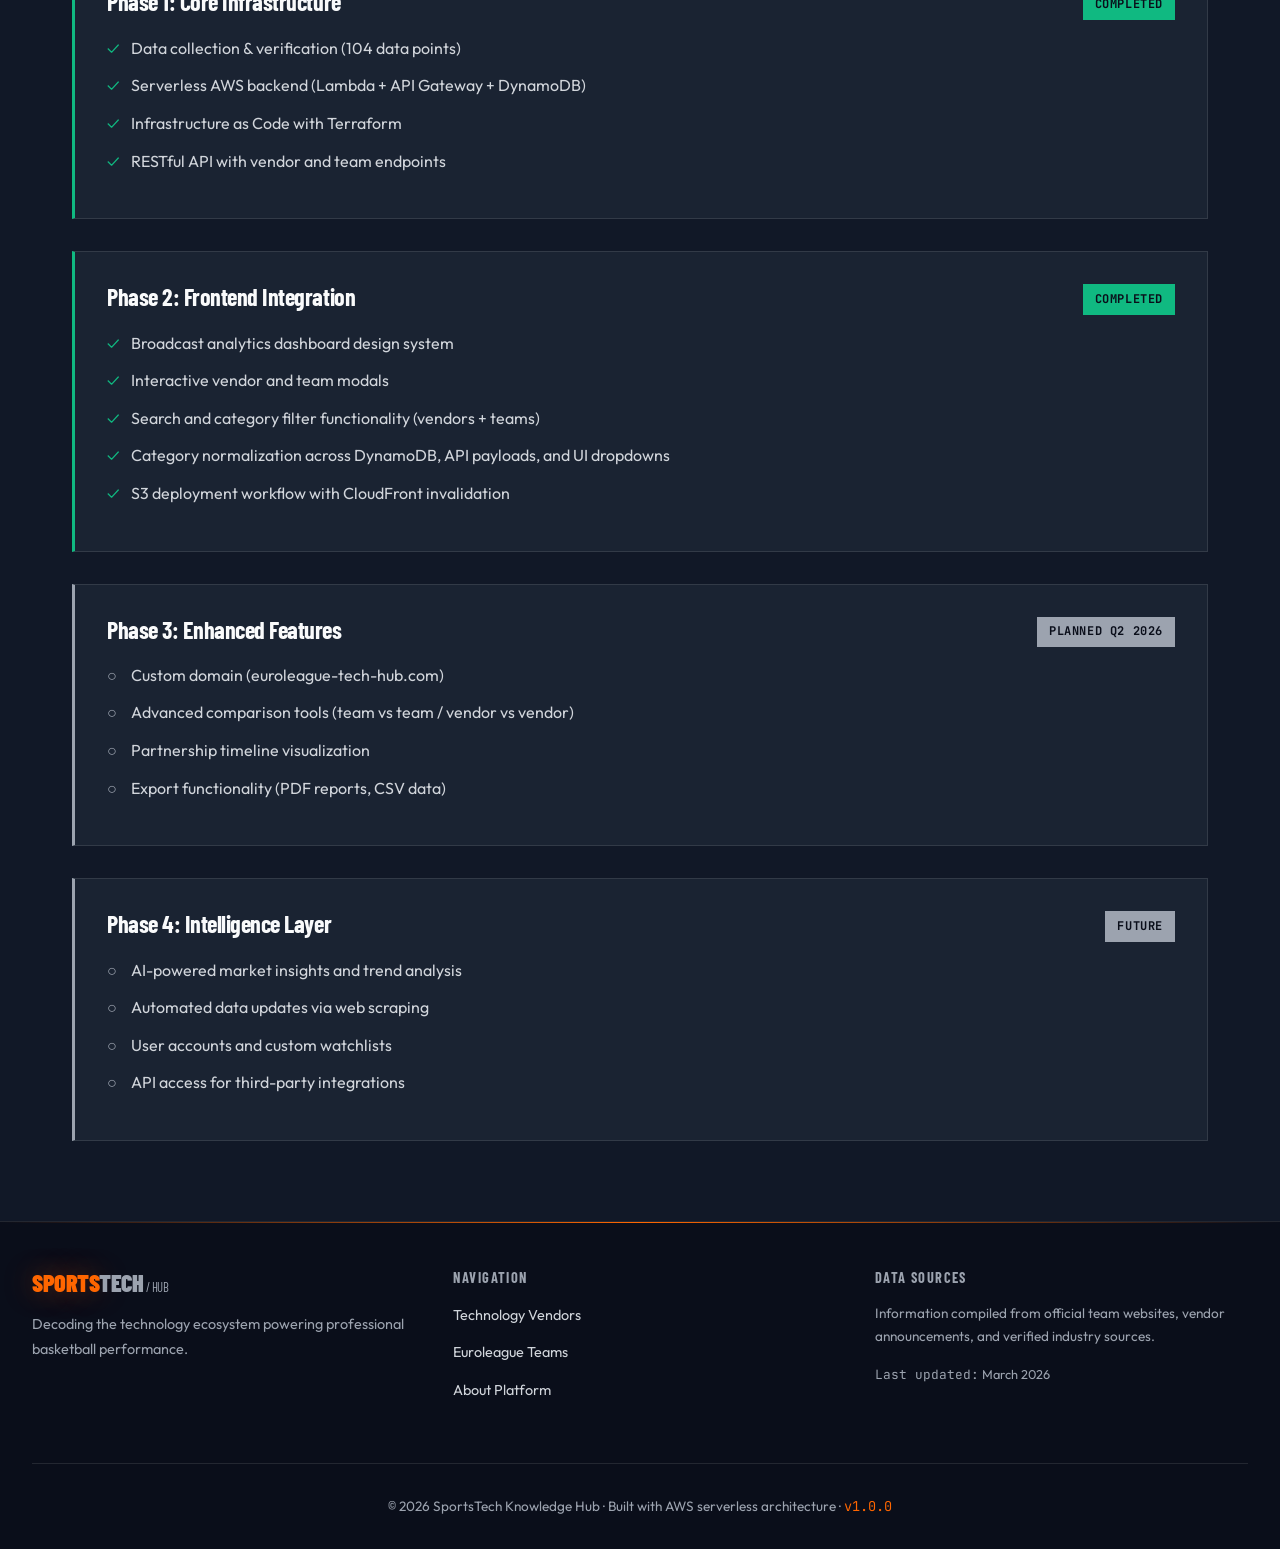
==== commit db097c56: "feat: optimize list APIs and add adoption metadata rollout" ====
--- a/frontend/about.html
+++ b/frontend/about.html
@@ -13,7 +13,7 @@
         <div style="max-width: 1400px; margin: 0 auto; padding: 1.25rem 2rem;">
             <div style="display: flex; justify-content: space-between; align-items: center;">
                 <a href="index.html" class="logo-text" style="text-decoration: none;">
-                    <span class="logo-accent">SPORTS</span>TECH <span style="color: var(--text-muted); font-weight: 400; font-size: 0.9rem;">/ HUB</span>
+                    <span class="logo-accent">EUROLEAGUE</span>TECH <span style="color: var(--text-muted); font-weight: 400; font-size: 0.9rem;">/ HUB</span>
                 </a>
                 <div style="display: flex; gap: 3rem; align-items: center;">
                     <a href="index.html" class="nav-link" style="text-decoration: none;">Home</a>
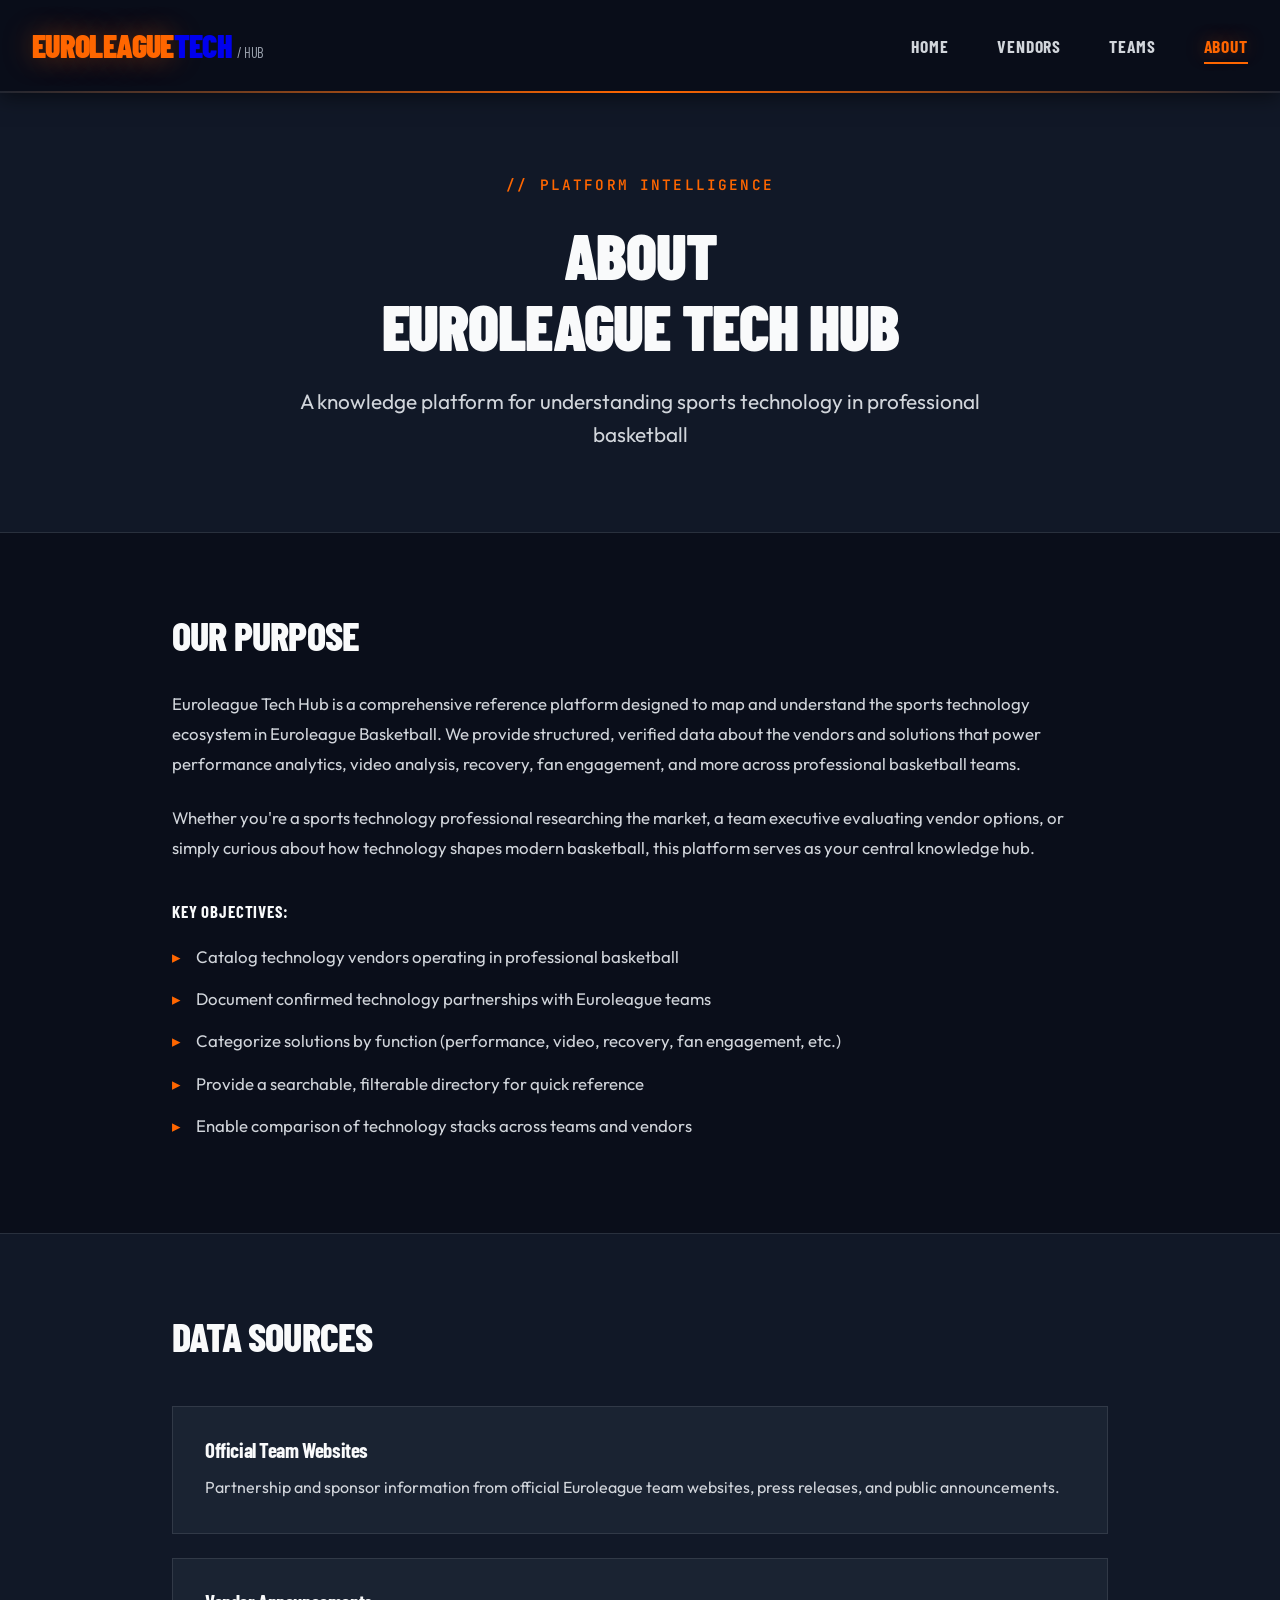
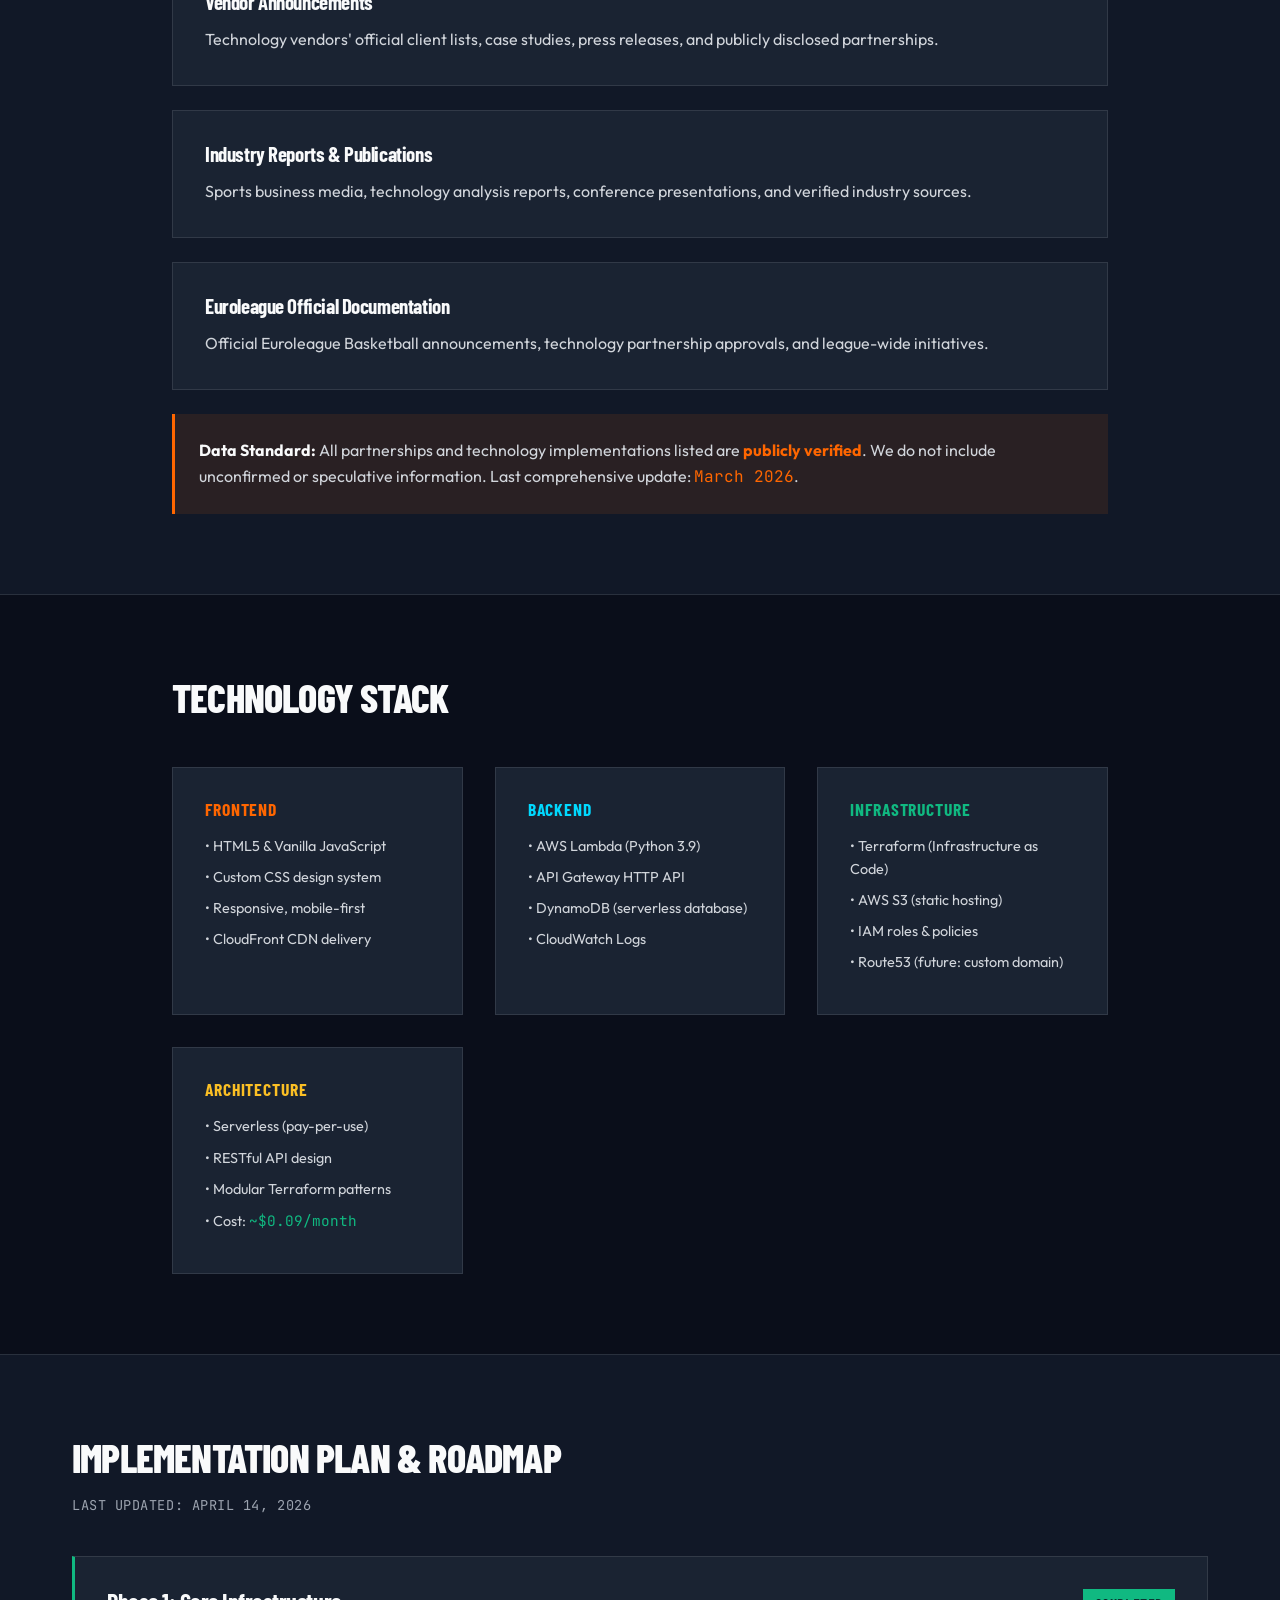
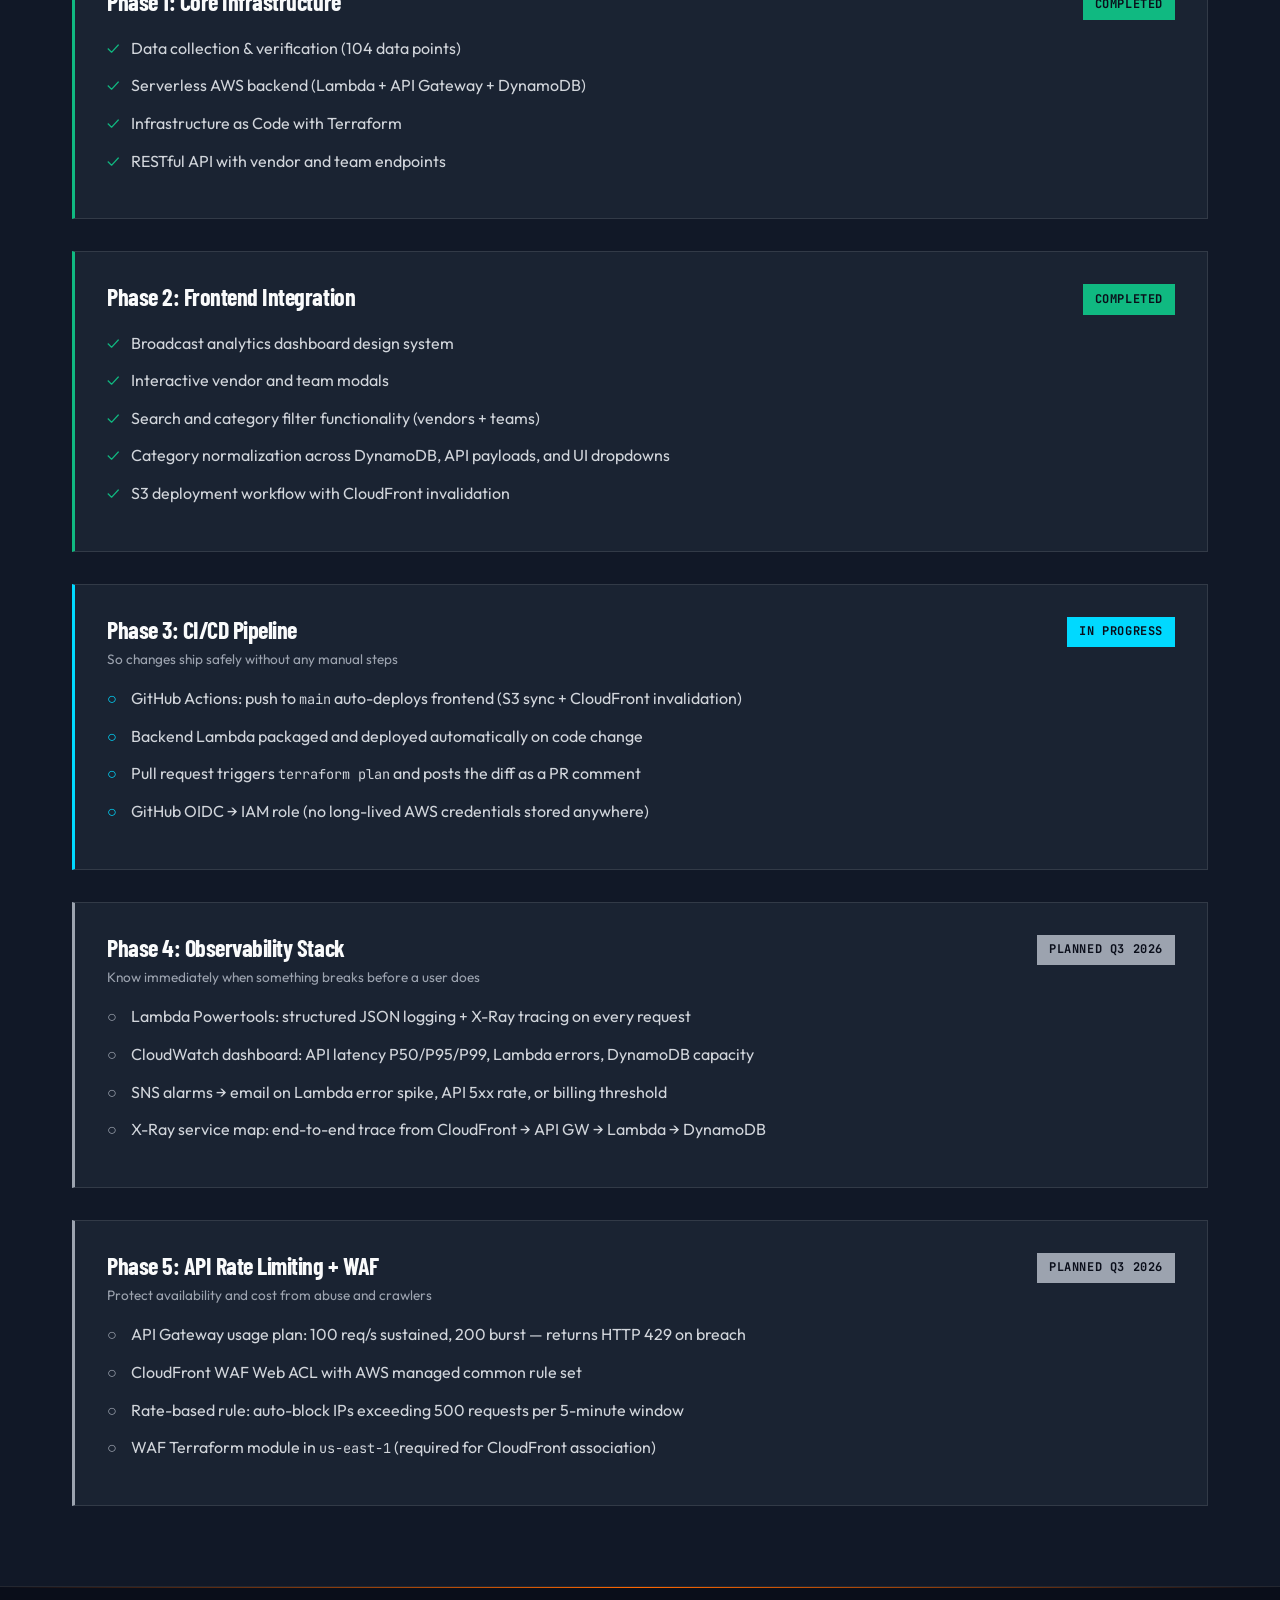
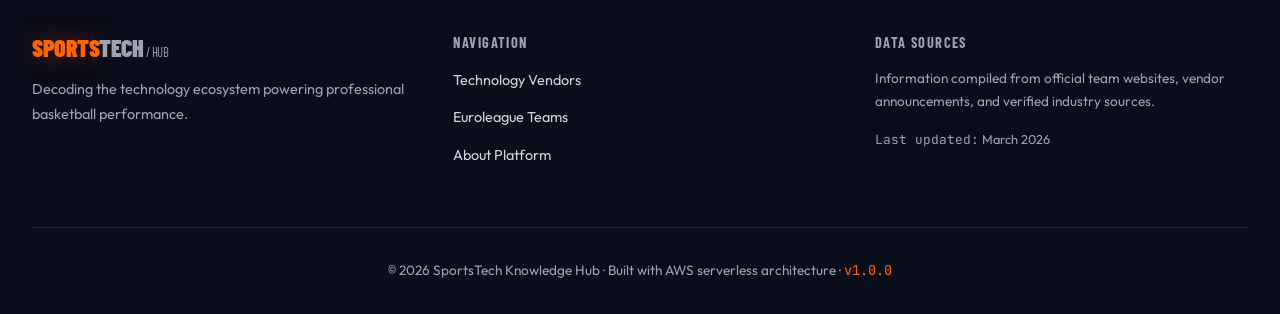
==== commit 756495c3: "fixed roadmap" ====
--- a/frontend/about.html
+++ b/frontend/about.html
@@ -178,7 +178,7 @@
     <section style="padding: 5rem 0; background: var(--bg-secondary); border-top: 1px solid var(--border-color);">
         <div style="max-width: 1200px; margin: 0 auto; padding: 0 2rem;">
             <h2 style="font-family: 'Barlow Condensed', sans-serif; font-size: 2.5rem; font-weight: 800; margin-bottom: 1rem;">IMPLEMENTATION PLAN & ROADMAP</h2>
-            <p style="color: var(--text-muted); font-family: 'JetBrains Mono', monospace; font-size: 0.85rem; margin-bottom: 2.5rem; letter-spacing: 0.04em; text-transform: uppercase;">Last updated: March 30, 2026</p>
+            <p style="color: var(--text-muted); font-family: 'JetBrains Mono', monospace; font-size: 0.85rem; margin-bottom: 2.5rem; letter-spacing: 0.04em; text-transform: uppercase;">Last updated: April 14, 2026</p>
             
             <div style="display: grid; gap: 2rem;">
                 <!-- Phase 1: Completed -->
@@ -237,54 +237,89 @@
                     </ul>
                 </div>
 
-                <!-- Phase 3: Planned -->
-                <div class="card-broadcast" style="border-left: 3px solid var(--text-muted); animation: slideInLeft 0.6s ease-out backwards; animation-delay: 0.3s;">
-                    <div style="display: flex; justify-content: space-between; align-items: start; margin-bottom: 1rem;">
-                        <h3 style="font-family: 'Barlow Condensed', sans-serif; font-size: 1.5rem; font-weight: 700; color: var(--text-primary);">Phase 3: Enhanced Features</h3>
-                        <span style="background: var(--text-muted); color: var(--bg-primary); padding: 0.35rem 0.75rem; font-family: 'JetBrains Mono', monospace; font-size: 0.75rem; font-weight: 700; letter-spacing: 0.05em;">PLANNED Q2 2026</span>
-                    </div>
-                    <ul style="list-style: none; padding: 0; margin: 0; color: var(--text-secondary);">
-                        <li style="margin-bottom: 0.75rem; padding-left: 1.5rem; position: relative;">
-                            <span style="position: absolute; left: 0; color: var(--text-muted);">○</span>
-                            Custom domain (euroleague-tech-hub.com)
-                        </li>
-                        <li style="margin-bottom: 0.75rem; padding-left: 1.5rem; position: relative;">
-                            <span style="position: absolute; left: 0; color: var(--text-muted);">○</span>
-                            Advanced comparison tools (team vs team / vendor vs vendor)
-                        </li>
-                        <li style="margin-bottom: 0.75rem; padding-left: 1.5rem; position: relative;">
-                            <span style="position: absolute; left: 0; color: var(--text-muted);">○</span>
-                            Partnership timeline visualization
-                        </li>
-                        <li style="margin-bottom: 0.75rem; padding-left: 1.5rem; position: relative;">
-                            <span style="position: absolute; left: 0; color: var(--text-muted);">○</span>
-                            Export functionality (PDF reports, CSV data)
-                        </li>
-                    </ul>
-                </div>
-
-                <!-- Phase 4: Future Vision -->
+                <!-- Phase 3: CI/CD -->
+                <div class="card-broadcast" style="border-left: 3px solid var(--accent-blue); animation: slideInLeft 0.6s ease-out backwards; animation-delay: 0.3s;">
+                    <div style="display: flex; justify-content: space-between; align-items: start; margin-bottom: 1rem;">
+                        <div>
+                            <h3 style="font-family: 'Barlow Condensed', sans-serif; font-size: 1.5rem; font-weight: 700; color: var(--text-primary);">Phase 3: CI/CD Pipeline</h3>
+                            <p style="color: var(--text-muted); font-size: 0.85rem; margin-top: 0.35rem;">So changes ship safely without any manual steps</p>
+                        </div>
+                        <span style="background: var(--accent-blue); color: var(--bg-primary); padding: 0.35rem 0.75rem; font-family: 'JetBrains Mono', monospace; font-size: 0.75rem; font-weight: 700; letter-spacing: 0.05em; white-space: nowrap;">IN PROGRESS</span>
+                    </div>
+                    <ul style="list-style: none; padding: 0; margin: 0; color: var(--text-secondary);">
+                        <li style="margin-bottom: 0.75rem; padding-left: 1.5rem; position: relative;">
+                            <span style="position: absolute; left: 0; color: var(--accent-blue);">○</span>
+                            GitHub Actions: push to <span style="font-family: 'JetBrains Mono', monospace; font-size: 0.85rem;">main</span> auto-deploys frontend (S3 sync + CloudFront invalidation)
+                        </li>
+                        <li style="margin-bottom: 0.75rem; padding-left: 1.5rem; position: relative;">
+                            <span style="position: absolute; left: 0; color: var(--accent-blue);">○</span>
+                            Backend Lambda packaged and deployed automatically on code change
+                        </li>
+                        <li style="margin-bottom: 0.75rem; padding-left: 1.5rem; position: relative;">
+                            <span style="position: absolute; left: 0; color: var(--accent-blue);">○</span>
+                            Pull request triggers <span style="font-family: 'JetBrains Mono', monospace; font-size: 0.85rem;">terraform plan</span> and posts the diff as a PR comment
+                        </li>
+                        <li style="margin-bottom: 0.75rem; padding-left: 1.5rem; position: relative;">
+                            <span style="position: absolute; left: 0; color: var(--accent-blue);">○</span>
+                            GitHub OIDC → IAM role (no long-lived AWS credentials stored anywhere)
+                        </li>
+                    </ul>
+                </div>
+
+                <!-- Phase 4: Observability -->
                 <div class="card-broadcast" style="border-left: 3px solid var(--text-muted); animation: slideInLeft 0.6s ease-out backwards; animation-delay: 0.4s;">
                     <div style="display: flex; justify-content: space-between; align-items: start; margin-bottom: 1rem;">
-                        <h3 style="font-family: 'Barlow Condensed', sans-serif; font-size: 1.5rem; font-weight: 700; color: var(--text-primary);">Phase 4: Intelligence Layer</h3>
-                        <span style="background: var(--text-muted); color: var(--bg-primary); padding: 0.35rem 0.75rem; font-family: 'JetBrains Mono', monospace; font-size: 0.75rem; font-weight: 700; letter-spacing: 0.05em;">FUTURE</span>
-                    </div>
-                    <ul style="list-style: none; padding: 0; margin: 0; color: var(--text-secondary);">
-                        <li style="margin-bottom: 0.75rem; padding-left: 1.5rem; position: relative;">
-                            <span style="position: absolute; left: 0; color: var(--text-muted);">○</span>
-                            AI-powered market insights and trend analysis
-                        </li>
-                        <li style="margin-bottom: 0.75rem; padding-left: 1.5rem; position: relative;">
-                            <span style="position: absolute; left: 0; color: var(--text-muted);">○</span>
-                            Automated data updates via web scraping
-                        </li>
-                        <li style="margin-bottom: 0.75rem; padding-left: 1.5rem; position: relative;">
-                            <span style="position: absolute; left: 0; color: var(--text-muted);">○</span>
-                            User accounts and custom watchlists
-                        </li>
-                        <li style="margin-bottom: 0.75rem; padding-left: 1.5rem; position: relative;">
-                            <span style="position: absolute; left: 0; color: var(--text-muted);">○</span>
-                            API access for third-party integrations
+                        <div>
+                            <h3 style="font-family: 'Barlow Condensed', sans-serif; font-size: 1.5rem; font-weight: 700; color: var(--text-primary);">Phase 4: Observability Stack</h3>
+                            <p style="color: var(--text-muted); font-size: 0.85rem; margin-top: 0.35rem;">Know immediately when something breaks before a user does</p>
+                        </div>
+                        <span style="background: var(--text-muted); color: var(--bg-primary); padding: 0.35rem 0.75rem; font-family: 'JetBrains Mono', monospace; font-size: 0.75rem; font-weight: 700; letter-spacing: 0.05em;">PLANNED Q3 2026</span>
+                    </div>
+                    <ul style="list-style: none; padding: 0; margin: 0; color: var(--text-secondary);">
+                        <li style="margin-bottom: 0.75rem; padding-left: 1.5rem; position: relative;">
+                            <span style="position: absolute; left: 0; color: var(--text-muted);">○</span>
+                            Lambda Powertools: structured JSON logging + X-Ray tracing on every request
+                        </li>
+                        <li style="margin-bottom: 0.75rem; padding-left: 1.5rem; position: relative;">
+                            <span style="position: absolute; left: 0; color: var(--text-muted);">○</span>
+                            CloudWatch dashboard: API latency P50/P95/P99, Lambda errors, DynamoDB capacity
+                        </li>
+                        <li style="margin-bottom: 0.75rem; padding-left: 1.5rem; position: relative;">
+                            <span style="position: absolute; left: 0; color: var(--text-muted);">○</span>
+                            SNS alarms → email on Lambda error spike, API 5xx rate, or billing threshold
+                        </li>
+                        <li style="margin-bottom: 0.75rem; padding-left: 1.5rem; position: relative;">
+                            <span style="position: absolute; left: 0; color: var(--text-muted);">○</span>
+                            X-Ray service map: end-to-end trace from CloudFront → API GW → Lambda → DynamoDB
+                        </li>
+                    </ul>
+                </div>
+
+                <!-- Phase 5: WAF + Rate Limiting -->
+                <div class="card-broadcast" style="border-left: 3px solid var(--text-muted); animation: slideInLeft 0.6s ease-out backwards; animation-delay: 0.5s;">
+                    <div style="display: flex; justify-content: space-between; align-items: start; margin-bottom: 1rem;">
+                        <div>
+                            <h3 style="font-family: 'Barlow Condensed', sans-serif; font-size: 1.5rem; font-weight: 700; color: var(--text-primary);">Phase 5: API Rate Limiting + WAF</h3>
+                            <p style="color: var(--text-muted); font-size: 0.85rem; margin-top: 0.35rem;">Protect availability and cost from abuse and crawlers</p>
+                        </div>
+                        <span style="background: var(--text-muted); color: var(--bg-primary); padding: 0.35rem 0.75rem; font-family: 'JetBrains Mono', monospace; font-size: 0.75rem; font-weight: 700; letter-spacing: 0.05em;">PLANNED Q3 2026</span>
+                    </div>
+                    <ul style="list-style: none; padding: 0; margin: 0; color: var(--text-secondary);">
+                        <li style="margin-bottom: 0.75rem; padding-left: 1.5rem; position: relative;">
+                            <span style="position: absolute; left: 0; color: var(--text-muted);">○</span>
+                            API Gateway usage plan: 100 req/s sustained, 200 burst — returns HTTP 429 on breach
+                        </li>
+                        <li style="margin-bottom: 0.75rem; padding-left: 1.5rem; position: relative;">
+                            <span style="position: absolute; left: 0; color: var(--text-muted);">○</span>
+                            CloudFront WAF Web ACL with AWS managed common rule set
+                        </li>
+                        <li style="margin-bottom: 0.75rem; padding-left: 1.5rem; position: relative;">
+                            <span style="position: absolute; left: 0; color: var(--text-muted);">○</span>
+                            Rate-based rule: auto-block IPs exceeding 500 requests per 5-minute window
+                        </li>
+                        <li style="margin-bottom: 0.75rem; padding-left: 1.5rem; position: relative;">
+                            <span style="position: absolute; left: 0; color: var(--text-muted);">○</span>
+                            WAF Terraform module in <span style="font-family: 'JetBrains Mono', monospace; font-size: 0.85rem;">us-east-1</span> (required for CloudFront association)
                         </li>
                     </ul>
                 </div>
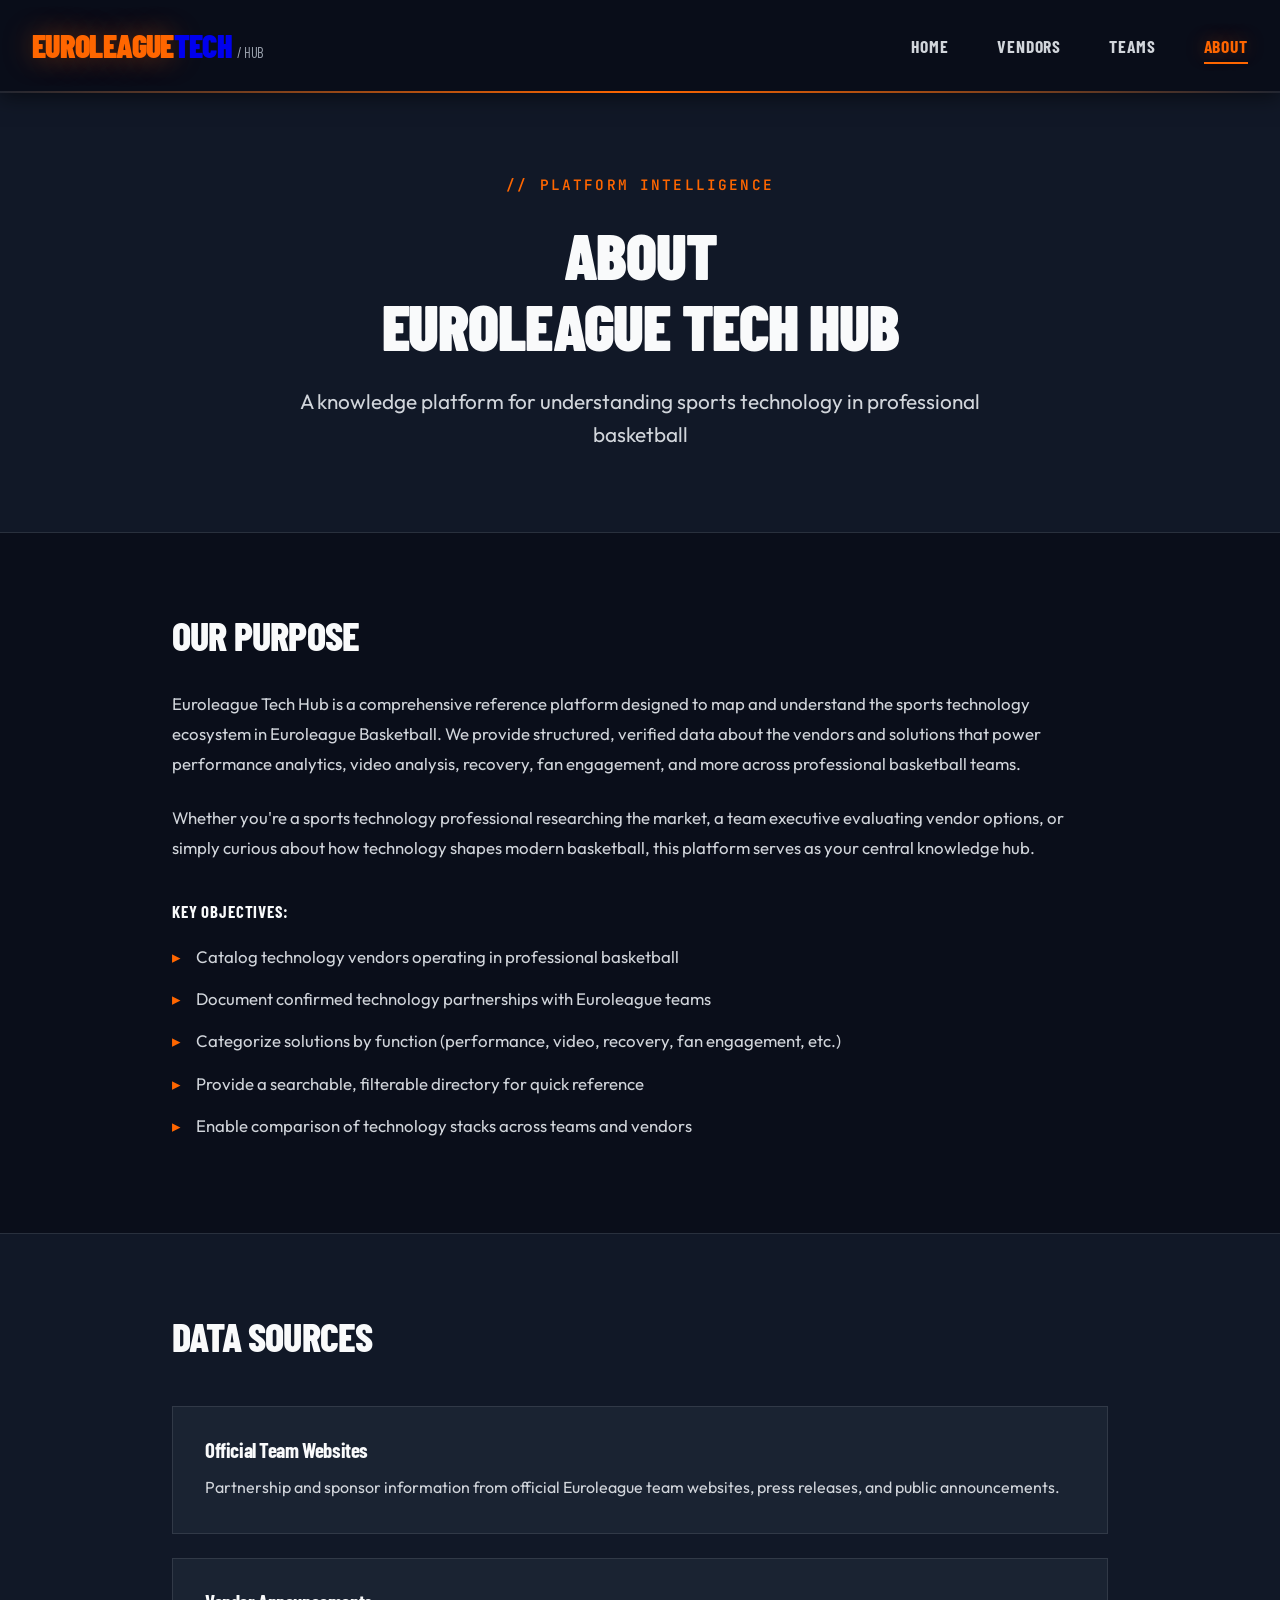
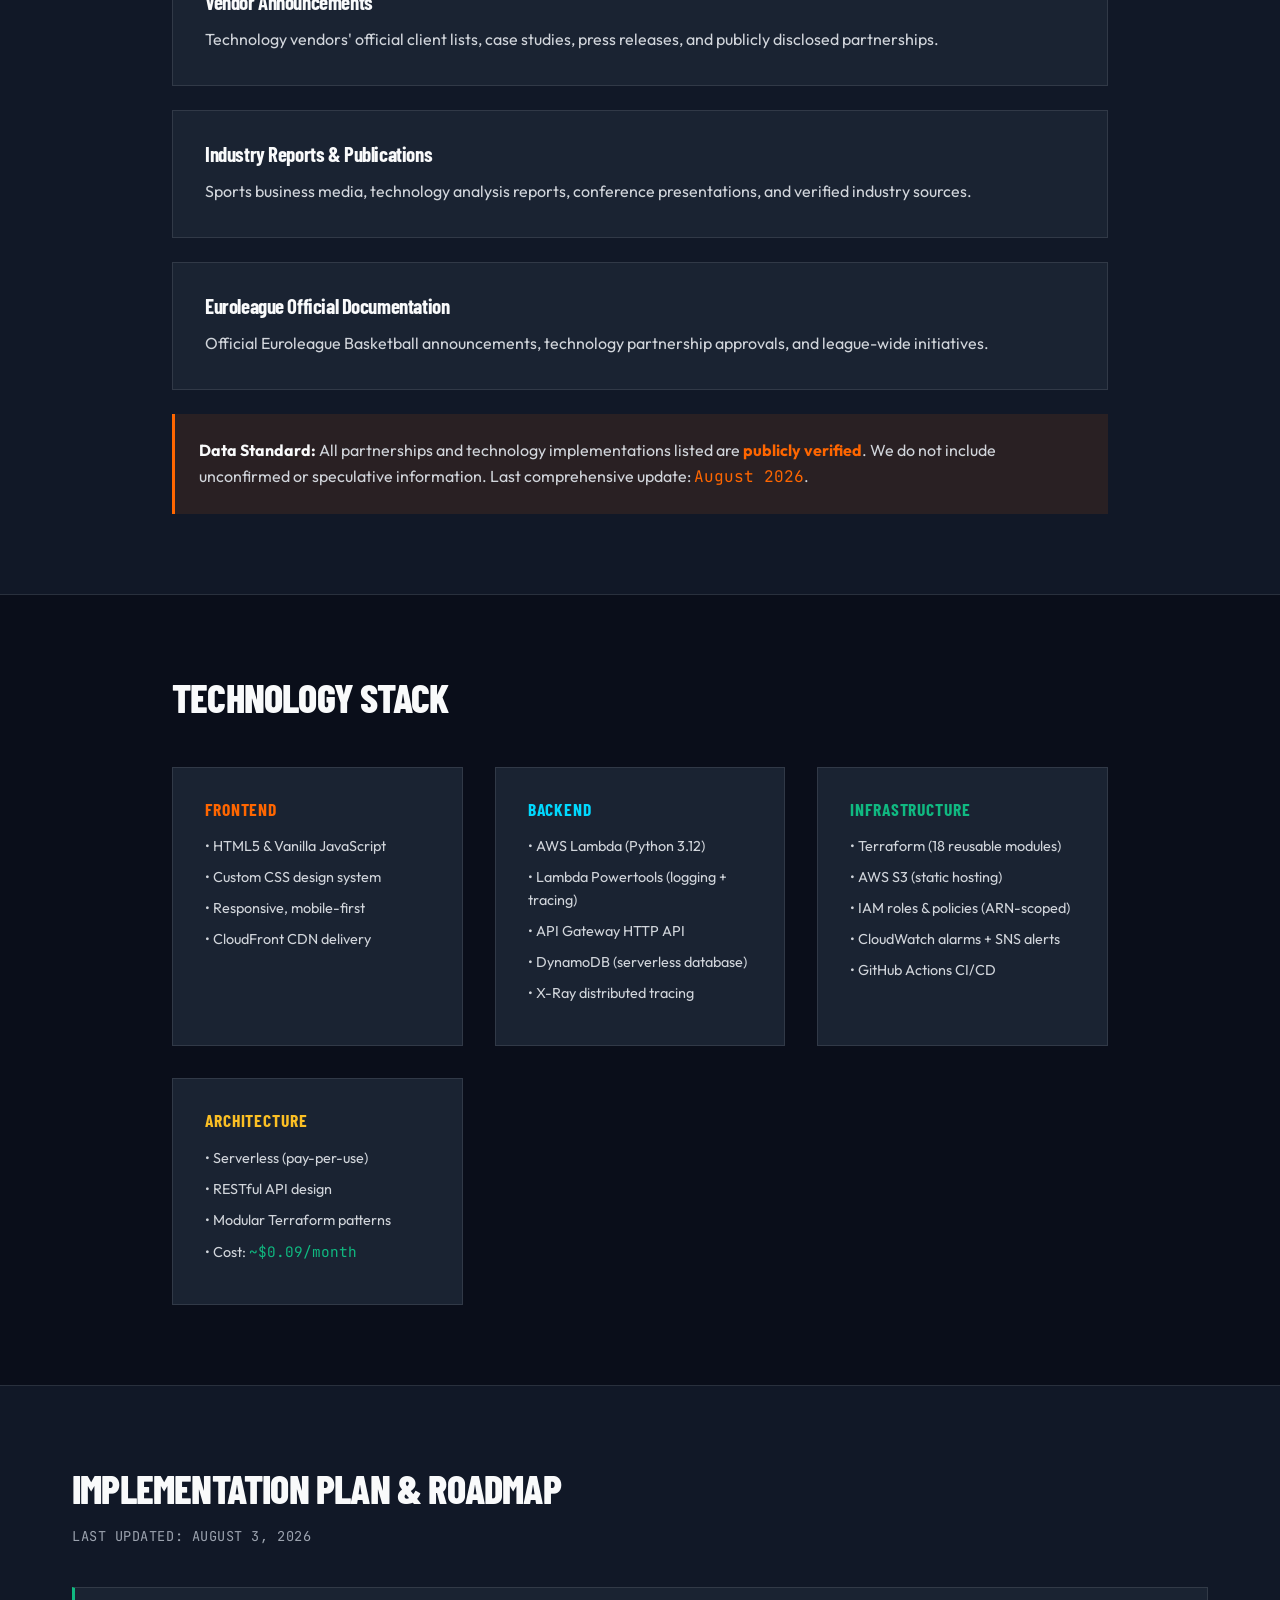
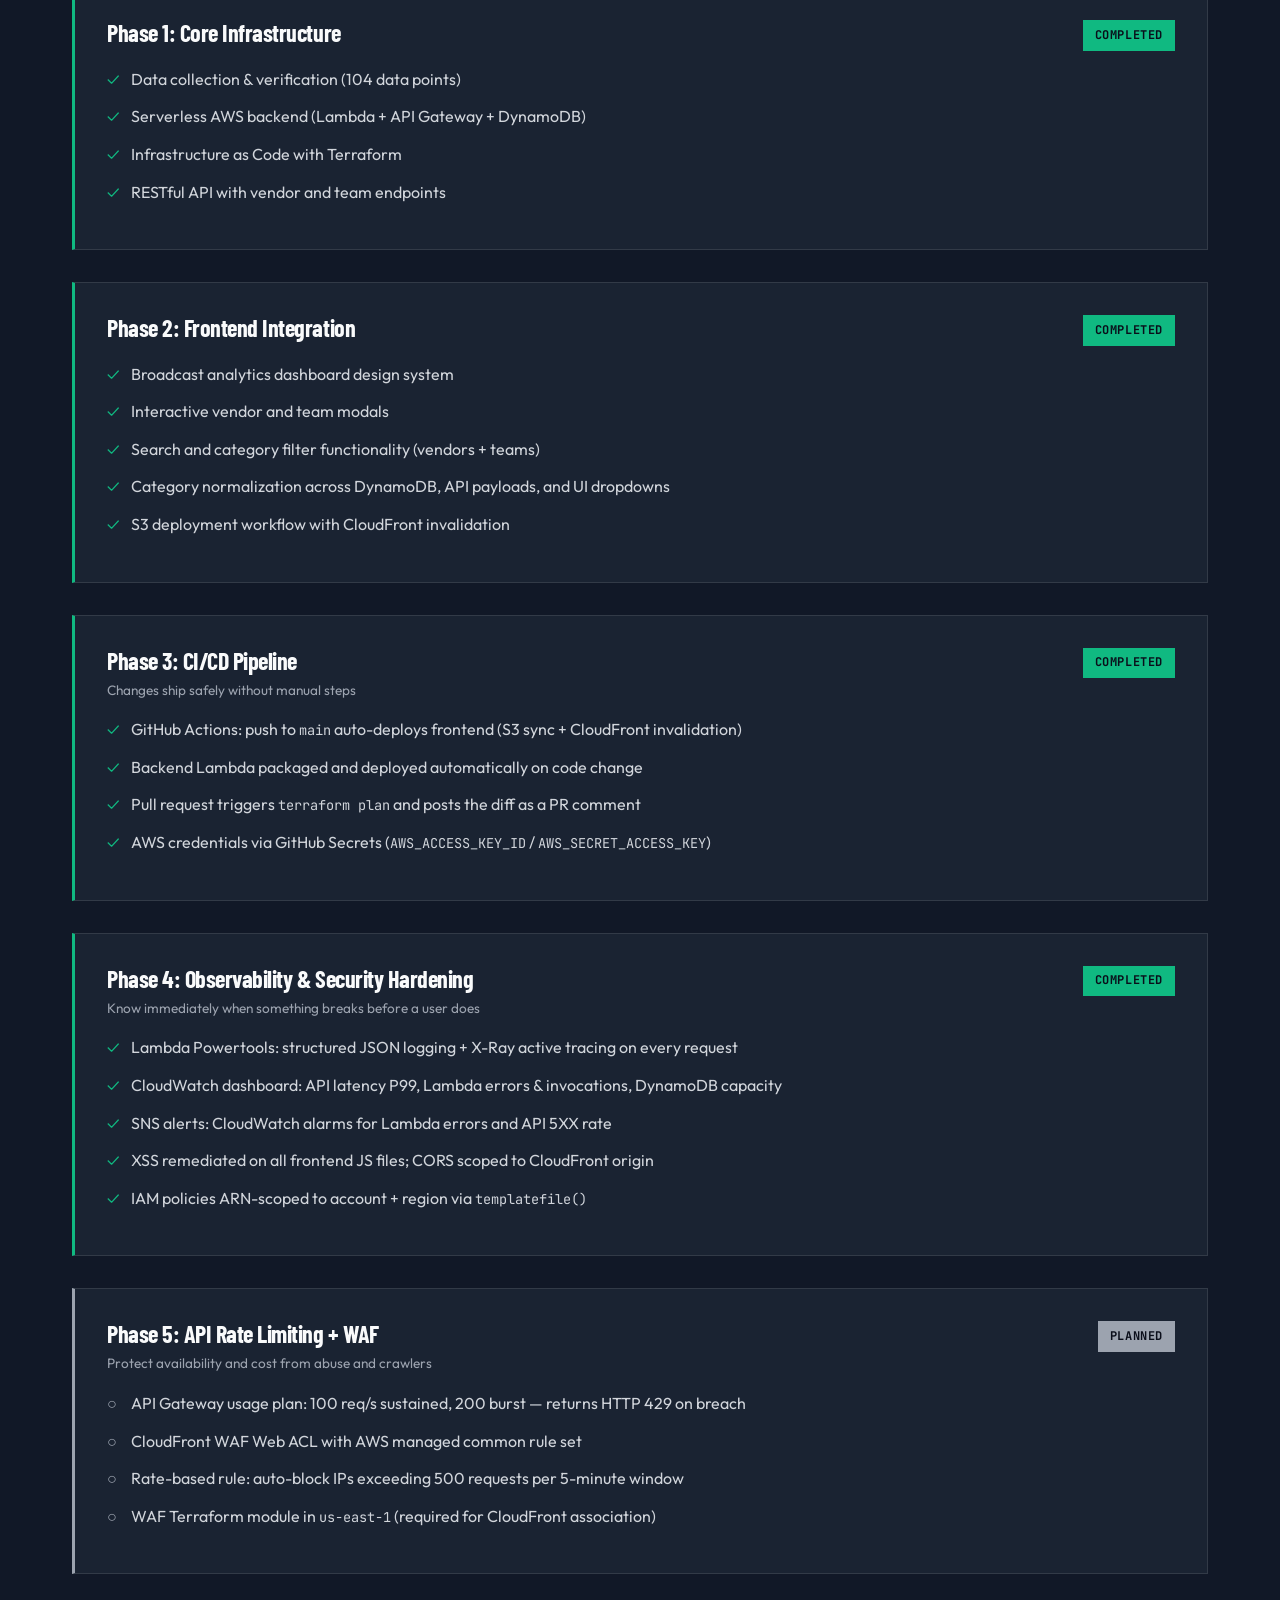
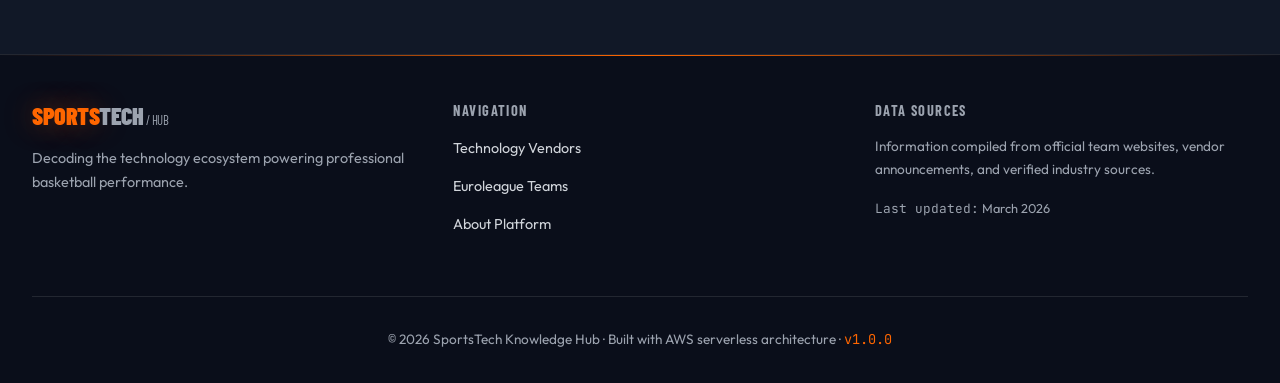
==== commit 2192e304: "docs: update README and about.html to reflect v0.3.0 PE hardening - README: Python 3.9->3.12, 1-day-" ====
--- a/frontend/about.html
+++ b/frontend/about.html
@@ -119,7 +119,7 @@
                 <div style="background: rgba(255, 102, 0, 0.1); border-left: 3px solid var(--orange-primary); padding: 1.5rem;">
                     <p style="color: var(--text-secondary);">
                         <strong style="color: var(--text-primary);">Data Standard:</strong> All partnerships and technology implementations listed are <strong style="color: var(--orange-primary);">publicly verified</strong>. 
-                        We do not include unconfirmed or speculative information. Last comprehensive update: <span style="font-family: 'JetBrains Mono', monospace; color: var(--orange-primary);">March 2026</span>.
+                        We do not include unconfirmed or speculative information. Last comprehensive update: <span style="font-family: 'JetBrains Mono', monospace; color: var(--orange-primary);">August 2026</span>.
                     </p>
                 </div>
             </div>
@@ -144,20 +144,22 @@
                 <div class="card-broadcast">
                     <h3 style="font-family: 'Barlow Condensed', sans-serif; font-size: 1.1rem; font-weight: 700; margin-bottom: 1rem; color: var(--accent-blue); text-transform: uppercase; letter-spacing: 0.05em;">Backend</h3>
                     <ul style="list-style: none; padding: 0; margin: 0; color: var(--text-secondary); font-size: 0.9rem;">
-                        <li style="margin-bottom: 0.5rem;">• AWS Lambda (Python 3.9)</li>
+                        <li style="margin-bottom: 0.5rem;">• AWS Lambda (Python 3.12)</li>
+                        <li style="margin-bottom: 0.5rem;">• Lambda Powertools (logging + tracing)</li>
                         <li style="margin-bottom: 0.5rem;">• API Gateway HTTP API</li>
                         <li style="margin-bottom: 0.5rem;">• DynamoDB (serverless database)</li>
-                        <li style="margin-bottom: 0.5rem;">• CloudWatch Logs</li>
+                        <li style="margin-bottom: 0.5rem;">• X-Ray distributed tracing</li>
                     </ul>
                 </div>
                 
                 <div class="card-broadcast">
                     <h3 style="font-family: 'Barlow Condensed', sans-serif; font-size: 1.1rem; font-weight: 700; margin-bottom: 1rem; color: var(--accent-green); text-transform: uppercase; letter-spacing: 0.05em;">Infrastructure</h3>
                     <ul style="list-style: none; padding: 0; margin: 0; color: var(--text-secondary); font-size: 0.9rem;">
-                        <li style="margin-bottom: 0.5rem;">• Terraform (Infrastructure as Code)</li>
+                        <li style="margin-bottom: 0.5rem;">• Terraform (18 reusable modules)</li>
                         <li style="margin-bottom: 0.5rem;">• AWS S3 (static hosting)</li>
-                        <li style="margin-bottom: 0.5rem;">• IAM roles & policies</li>
-                        <li style="margin-bottom: 0.5rem;">• Route53 (future: custom domain)</li>
+                        <li style="margin-bottom: 0.5rem;">• IAM roles &amp; policies (ARN-scoped)</li>
+                        <li style="margin-bottom: 0.5rem;">• CloudWatch alarms + SNS alerts</li>
+                        <li style="margin-bottom: 0.5rem;">• GitHub Actions CI/CD</li>
                     </ul>
                 </div>
                 
@@ -178,7 +180,7 @@
     <section style="padding: 5rem 0; background: var(--bg-secondary); border-top: 1px solid var(--border-color);">
         <div style="max-width: 1200px; margin: 0 auto; padding: 0 2rem;">
             <h2 style="font-family: 'Barlow Condensed', sans-serif; font-size: 2.5rem; font-weight: 800; margin-bottom: 1rem;">IMPLEMENTATION PLAN & ROADMAP</h2>
-            <p style="color: var(--text-muted); font-family: 'JetBrains Mono', monospace; font-size: 0.85rem; margin-bottom: 2.5rem; letter-spacing: 0.04em; text-transform: uppercase;">Last updated: April 14, 2026</p>
+            <p style="color: var(--text-muted); font-family: 'JetBrains Mono', monospace; font-size: 0.85rem; margin-bottom: 2.5rem; letter-spacing: 0.04em; text-transform: uppercase;">Last updated: August 3, 2026</p>
             
             <div style="display: grid; gap: 2rem;">
                 <!-- Phase 1: Completed -->
@@ -238,59 +240,63 @@
                 </div>
 
                 <!-- Phase 3: CI/CD -->
-                <div class="card-broadcast" style="border-left: 3px solid var(--accent-blue); animation: slideInLeft 0.6s ease-out backwards; animation-delay: 0.3s;">
+                <div class="card-broadcast" style="border-left: 3px solid var(--accent-green); animation: slideInLeft 0.6s ease-out backwards; animation-delay: 0.3s;">
                     <div style="display: flex; justify-content: space-between; align-items: start; margin-bottom: 1rem;">
                         <div>
                             <h3 style="font-family: 'Barlow Condensed', sans-serif; font-size: 1.5rem; font-weight: 700; color: var(--text-primary);">Phase 3: CI/CD Pipeline</h3>
-                            <p style="color: var(--text-muted); font-size: 0.85rem; margin-top: 0.35rem;">So changes ship safely without any manual steps</p>
+                            <p style="color: var(--text-muted); font-size: 0.85rem; margin-top: 0.35rem;">Changes ship safely without manual steps</p>
                         </div>
-                        <span style="background: var(--accent-blue); color: var(--bg-primary); padding: 0.35rem 0.75rem; font-family: 'JetBrains Mono', monospace; font-size: 0.75rem; font-weight: 700; letter-spacing: 0.05em; white-space: nowrap;">IN PROGRESS</span>
-                    </div>
-                    <ul style="list-style: none; padding: 0; margin: 0; color: var(--text-secondary);">
-                        <li style="margin-bottom: 0.75rem; padding-left: 1.5rem; position: relative;">
-                            <span style="position: absolute; left: 0; color: var(--accent-blue);">○</span>
+                        <span style="background: var(--accent-green); color: var(--bg-primary); padding: 0.35rem 0.75rem; font-family: 'JetBrains Mono', monospace; font-size: 0.75rem; font-weight: 700; letter-spacing: 0.05em; white-space: nowrap;">COMPLETED</span>
+                    </div>
+                    <ul style="list-style: none; padding: 0; margin: 0; color: var(--text-secondary);">
+                        <li style="margin-bottom: 0.75rem; padding-left: 1.5rem; position: relative;">
+                            <span style="position: absolute; left: 0; color: var(--accent-green);">✓</span>
                             GitHub Actions: push to <span style="font-family: 'JetBrains Mono', monospace; font-size: 0.85rem;">main</span> auto-deploys frontend (S3 sync + CloudFront invalidation)
                         </li>
                         <li style="margin-bottom: 0.75rem; padding-left: 1.5rem; position: relative;">
-                            <span style="position: absolute; left: 0; color: var(--accent-blue);">○</span>
+                            <span style="position: absolute; left: 0; color: var(--accent-green);">✓</span>
                             Backend Lambda packaged and deployed automatically on code change
                         </li>
                         <li style="margin-bottom: 0.75rem; padding-left: 1.5rem; position: relative;">
-                            <span style="position: absolute; left: 0; color: var(--accent-blue);">○</span>
+                            <span style="position: absolute; left: 0; color: var(--accent-green);">✓</span>
                             Pull request triggers <span style="font-family: 'JetBrains Mono', monospace; font-size: 0.85rem;">terraform plan</span> and posts the diff as a PR comment
                         </li>
                         <li style="margin-bottom: 0.75rem; padding-left: 1.5rem; position: relative;">
-                            <span style="position: absolute; left: 0; color: var(--accent-blue);">○</span>
-                            GitHub OIDC → IAM role (no long-lived AWS credentials stored anywhere)
+                            <span style="position: absolute; left: 0; color: var(--accent-green);">✓</span>
+                            AWS credentials via GitHub Secrets (<span style="font-family: 'JetBrains Mono', monospace; font-size: 0.85rem;">AWS_ACCESS_KEY_ID</span> / <span style="font-family: 'JetBrains Mono', monospace; font-size: 0.85rem;">AWS_SECRET_ACCESS_KEY</span>)
                         </li>
                     </ul>
                 </div>
 
                 <!-- Phase 4: Observability -->
-                <div class="card-broadcast" style="border-left: 3px solid var(--text-muted); animation: slideInLeft 0.6s ease-out backwards; animation-delay: 0.4s;">
+                <div class="card-broadcast" style="border-left: 3px solid var(--accent-green); animation: slideInLeft 0.6s ease-out backwards; animation-delay: 0.4s;">
                     <div style="display: flex; justify-content: space-between; align-items: start; margin-bottom: 1rem;">
                         <div>
-                            <h3 style="font-family: 'Barlow Condensed', sans-serif; font-size: 1.5rem; font-weight: 700; color: var(--text-primary);">Phase 4: Observability Stack</h3>
+                            <h3 style="font-family: 'Barlow Condensed', sans-serif; font-size: 1.5rem; font-weight: 700; color: var(--text-primary);">Phase 4: Observability &amp; Security Hardening</h3>
                             <p style="color: var(--text-muted); font-size: 0.85rem; margin-top: 0.35rem;">Know immediately when something breaks before a user does</p>
                         </div>
-                        <span style="background: var(--text-muted); color: var(--bg-primary); padding: 0.35rem 0.75rem; font-family: 'JetBrains Mono', monospace; font-size: 0.75rem; font-weight: 700; letter-spacing: 0.05em;">PLANNED Q3 2026</span>
-                    </div>
-                    <ul style="list-style: none; padding: 0; margin: 0; color: var(--text-secondary);">
-                        <li style="margin-bottom: 0.75rem; padding-left: 1.5rem; position: relative;">
-                            <span style="position: absolute; left: 0; color: var(--text-muted);">○</span>
-                            Lambda Powertools: structured JSON logging + X-Ray tracing on every request
-                        </li>
-                        <li style="margin-bottom: 0.75rem; padding-left: 1.5rem; position: relative;">
-                            <span style="position: absolute; left: 0; color: var(--text-muted);">○</span>
-                            CloudWatch dashboard: API latency P50/P95/P99, Lambda errors, DynamoDB capacity
-                        </li>
-                        <li style="margin-bottom: 0.75rem; padding-left: 1.5rem; position: relative;">
-                            <span style="position: absolute; left: 0; color: var(--text-muted);">○</span>
-                            SNS alarms → email on Lambda error spike, API 5xx rate, or billing threshold
-                        </li>
-                        <li style="margin-bottom: 0.75rem; padding-left: 1.5rem; position: relative;">
-                            <span style="position: absolute; left: 0; color: var(--text-muted);">○</span>
-                            X-Ray service map: end-to-end trace from CloudFront → API GW → Lambda → DynamoDB
+                        <span style="background: var(--accent-green); color: var(--bg-primary); padding: 0.35rem 0.75rem; font-family: 'JetBrains Mono', monospace; font-size: 0.75rem; font-weight: 700; letter-spacing: 0.05em;">COMPLETED</span>
+                    </div>
+                    <ul style="list-style: none; padding: 0; margin: 0; color: var(--text-secondary);">
+                        <li style="margin-bottom: 0.75rem; padding-left: 1.5rem; position: relative;">
+                            <span style="position: absolute; left: 0; color: var(--accent-green);">✓</span>
+                            Lambda Powertools: structured JSON logging + X-Ray active tracing on every request
+                        </li>
+                        <li style="margin-bottom: 0.75rem; padding-left: 1.5rem; position: relative;">
+                            <span style="position: absolute; left: 0; color: var(--accent-green);">✓</span>
+                            CloudWatch dashboard: API latency P99, Lambda errors &amp; invocations, DynamoDB capacity
+                        </li>
+                        <li style="margin-bottom: 0.75rem; padding-left: 1.5rem; position: relative;">
+                            <span style="position: absolute; left: 0; color: var(--accent-green);">✓</span>
+                            SNS alerts: CloudWatch alarms for Lambda errors and API 5XX rate
+                        </li>
+                        <li style="margin-bottom: 0.75rem; padding-left: 1.5rem; position: relative;">
+                            <span style="position: absolute; left: 0; color: var(--accent-green);">✓</span>
+                            XSS remediated on all frontend JS files; CORS scoped to CloudFront origin
+                        </li>
+                        <li style="margin-bottom: 0.75rem; padding-left: 1.5rem; position: relative;">
+                            <span style="position: absolute; left: 0; color: var(--accent-green);">✓</span>
+                            IAM policies ARN-scoped to account + region via <span style="font-family: 'JetBrains Mono', monospace; font-size: 0.85rem;">templatefile()</span>
                         </li>
                     </ul>
                 </div>
@@ -302,7 +308,7 @@
                             <h3 style="font-family: 'Barlow Condensed', sans-serif; font-size: 1.5rem; font-weight: 700; color: var(--text-primary);">Phase 5: API Rate Limiting + WAF</h3>
                             <p style="color: var(--text-muted); font-size: 0.85rem; margin-top: 0.35rem;">Protect availability and cost from abuse and crawlers</p>
                         </div>
-                        <span style="background: var(--text-muted); color: var(--bg-primary); padding: 0.35rem 0.75rem; font-family: 'JetBrains Mono', monospace; font-size: 0.75rem; font-weight: 700; letter-spacing: 0.05em;">PLANNED Q3 2026</span>
+                        <span style="background: var(--text-muted); color: var(--bg-primary); padding: 0.35rem 0.75rem; font-family: 'JetBrains Mono', monospace; font-size: 0.75rem; font-weight: 700; letter-spacing: 0.05em;">PLANNED</span>
                     </div>
                     <ul style="list-style: none; padding: 0; margin: 0; color: var(--text-secondary);">
                         <li style="margin-bottom: 0.75rem; padding-left: 1.5rem; position: relative;">
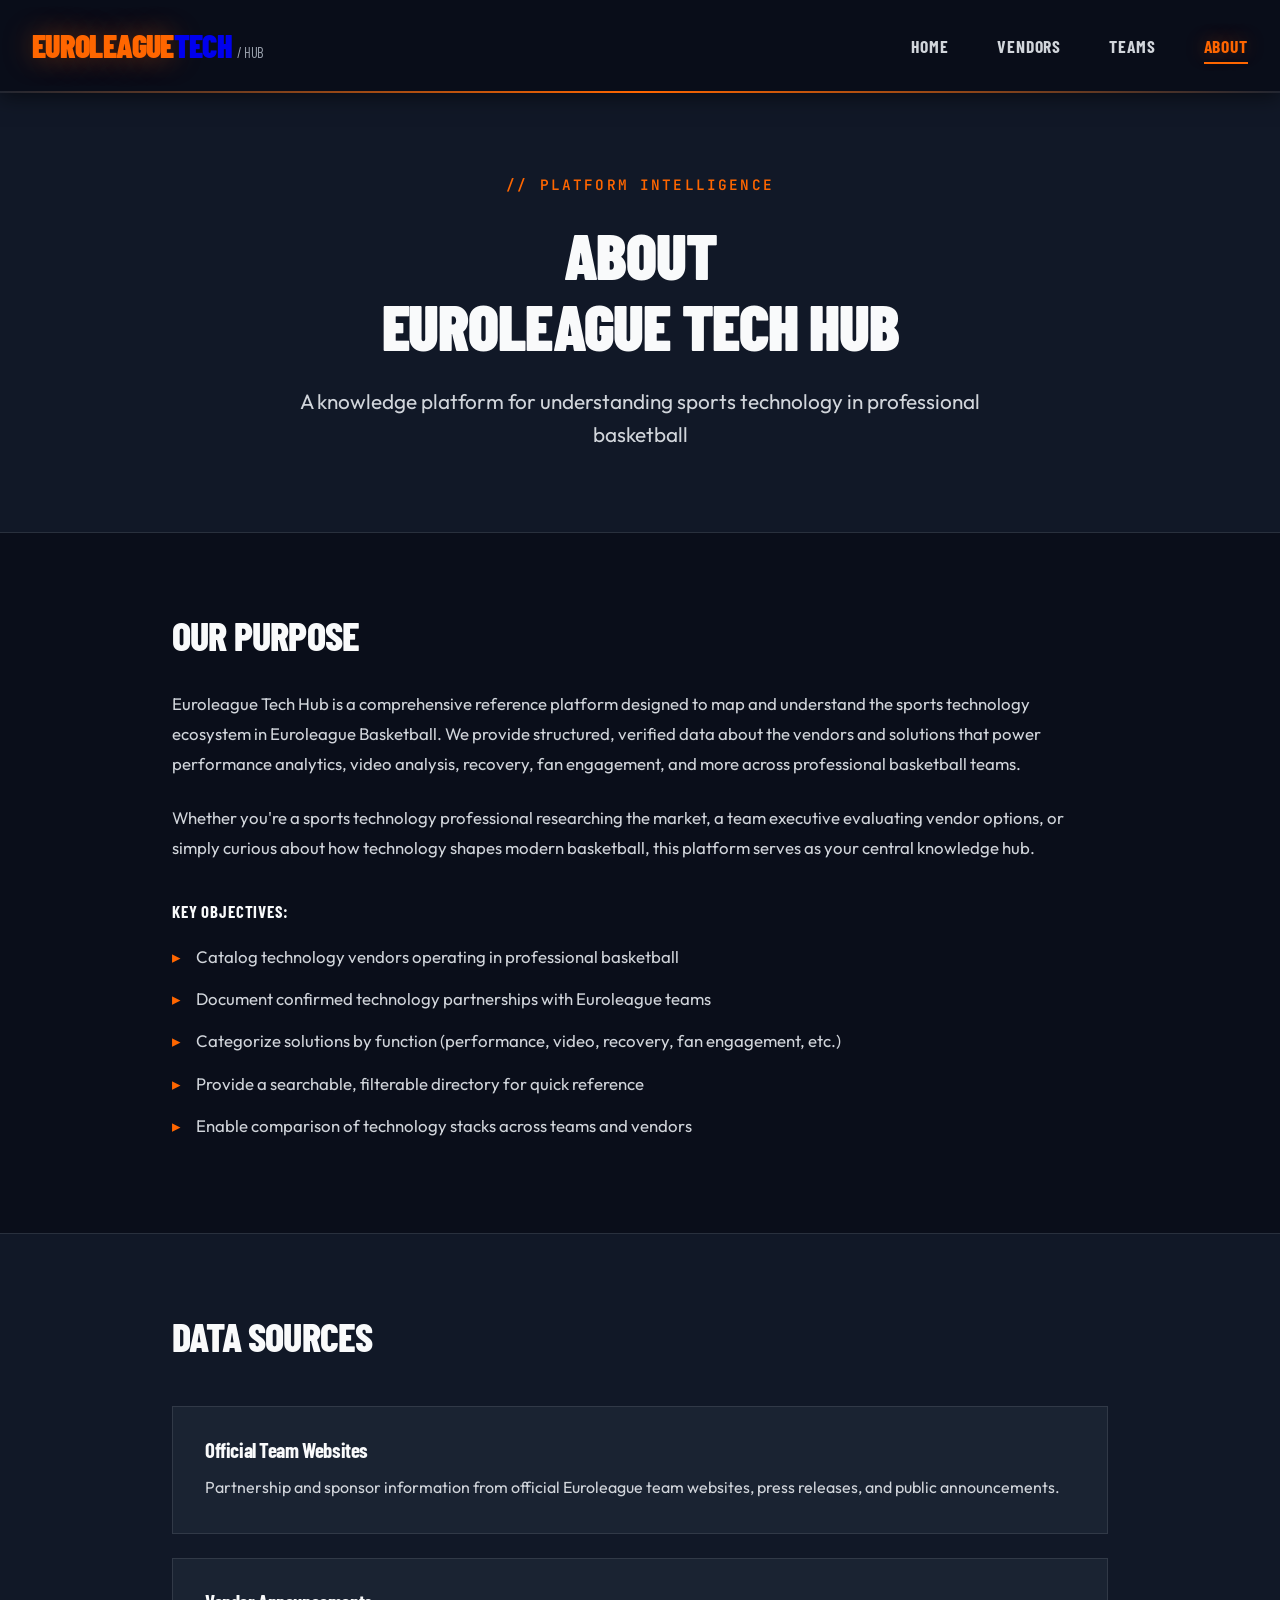
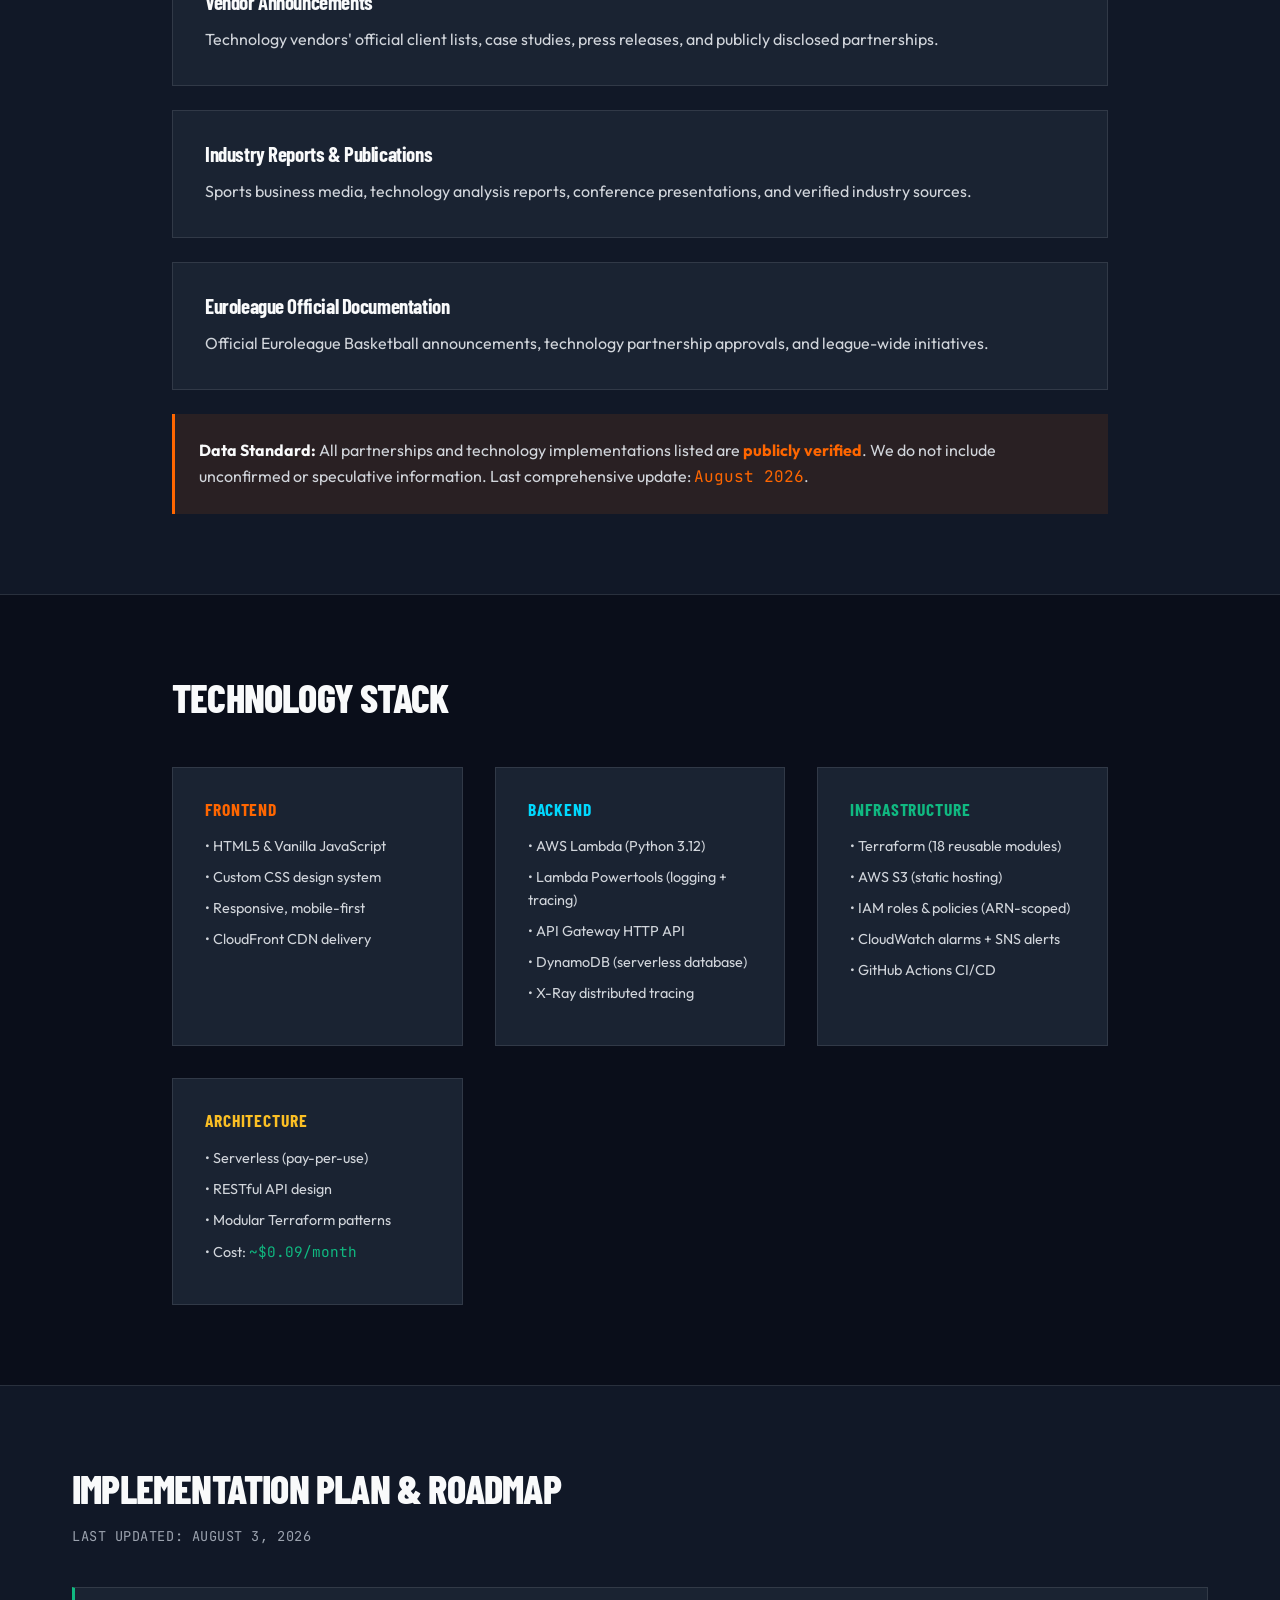
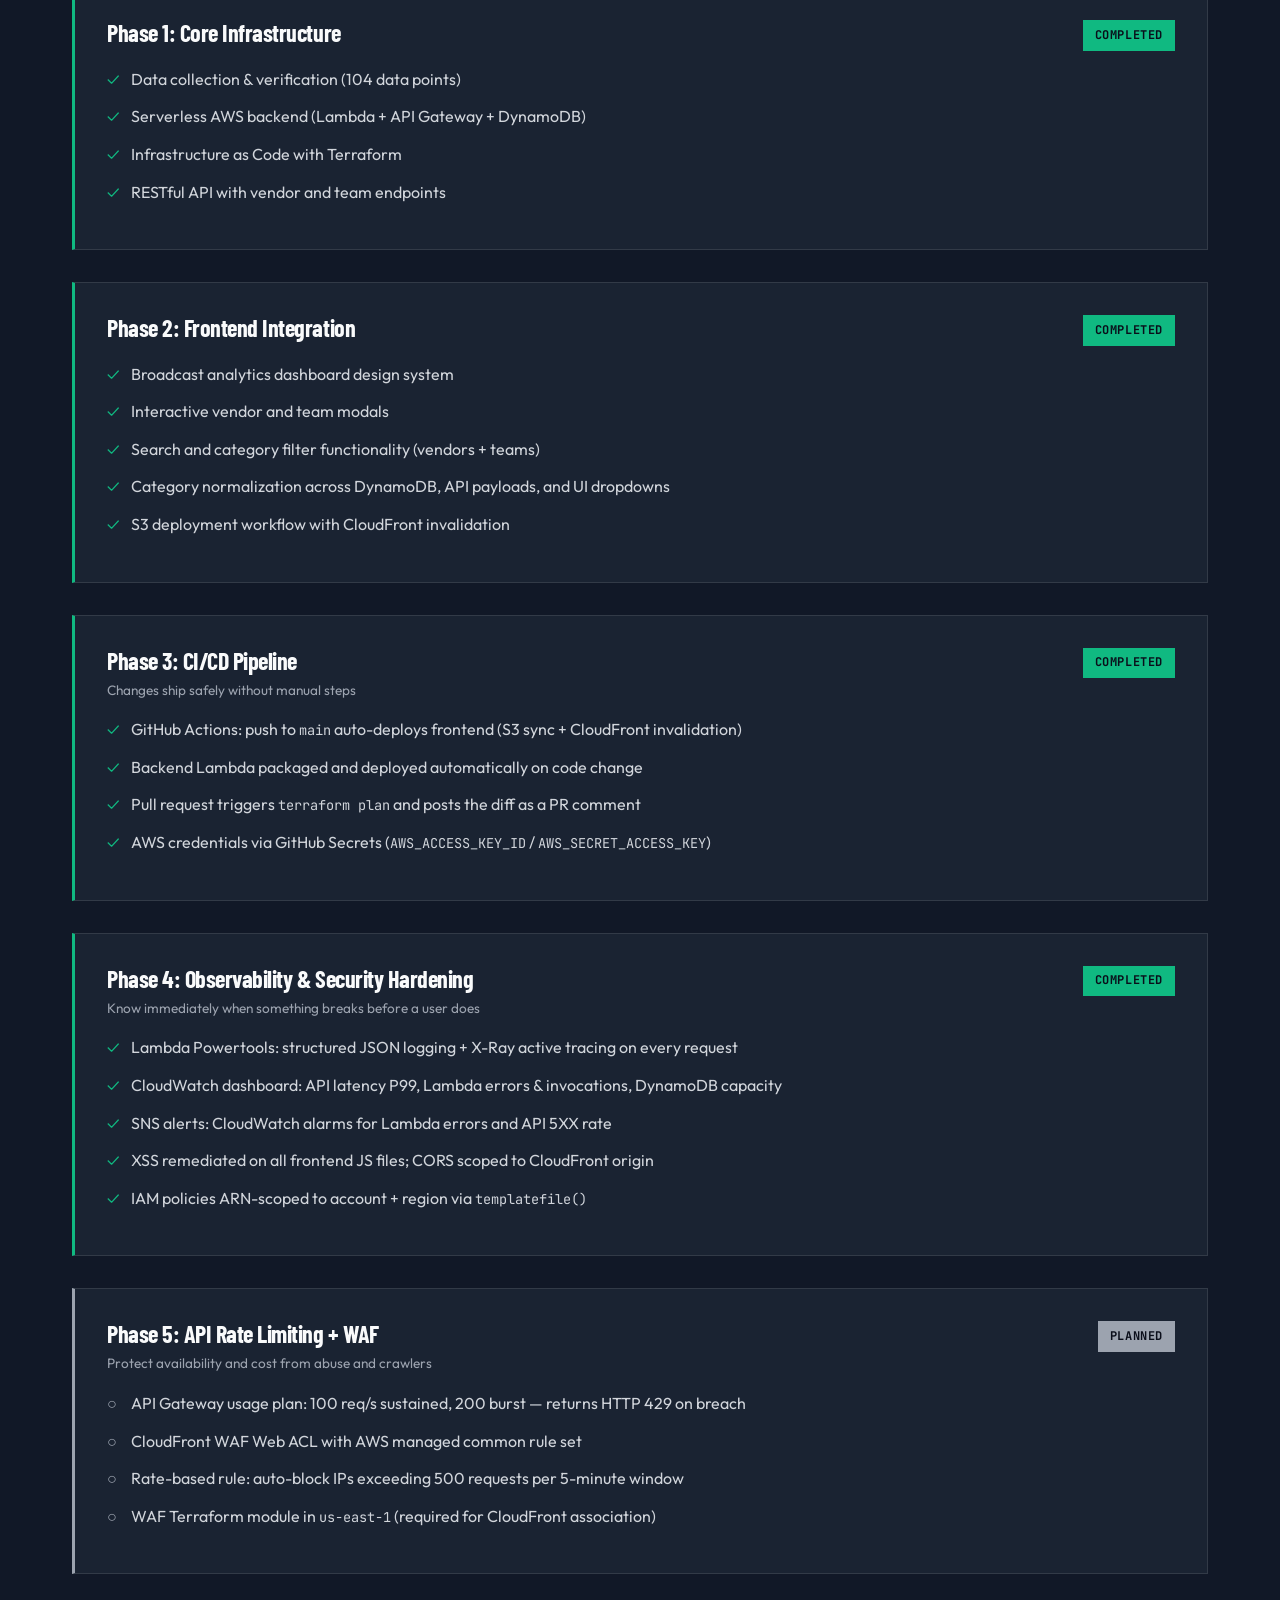
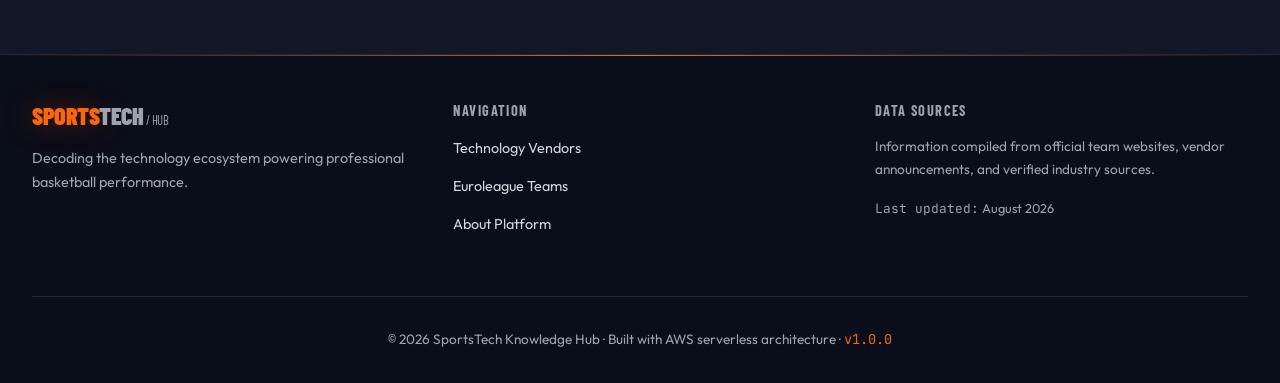
==== commit 1c82e708: "updated docs" ====
--- a/frontend/about.html
+++ b/frontend/about.html
@@ -372,7 +372,7 @@
                         Information compiled from official team websites, vendor announcements, and verified industry sources.
                     </p>
                     <p style="color: var(--text-muted); font-size: 0.8rem; margin-top: 1rem;">
-                        <span style="font-family: 'JetBrains Mono', monospace;">Last updated:</span> March 2026
+                        <span style="font-family: 'JetBrains Mono', monospace;">Last updated:</span> August 2026
                     </p>
                 </div>
             </div>
